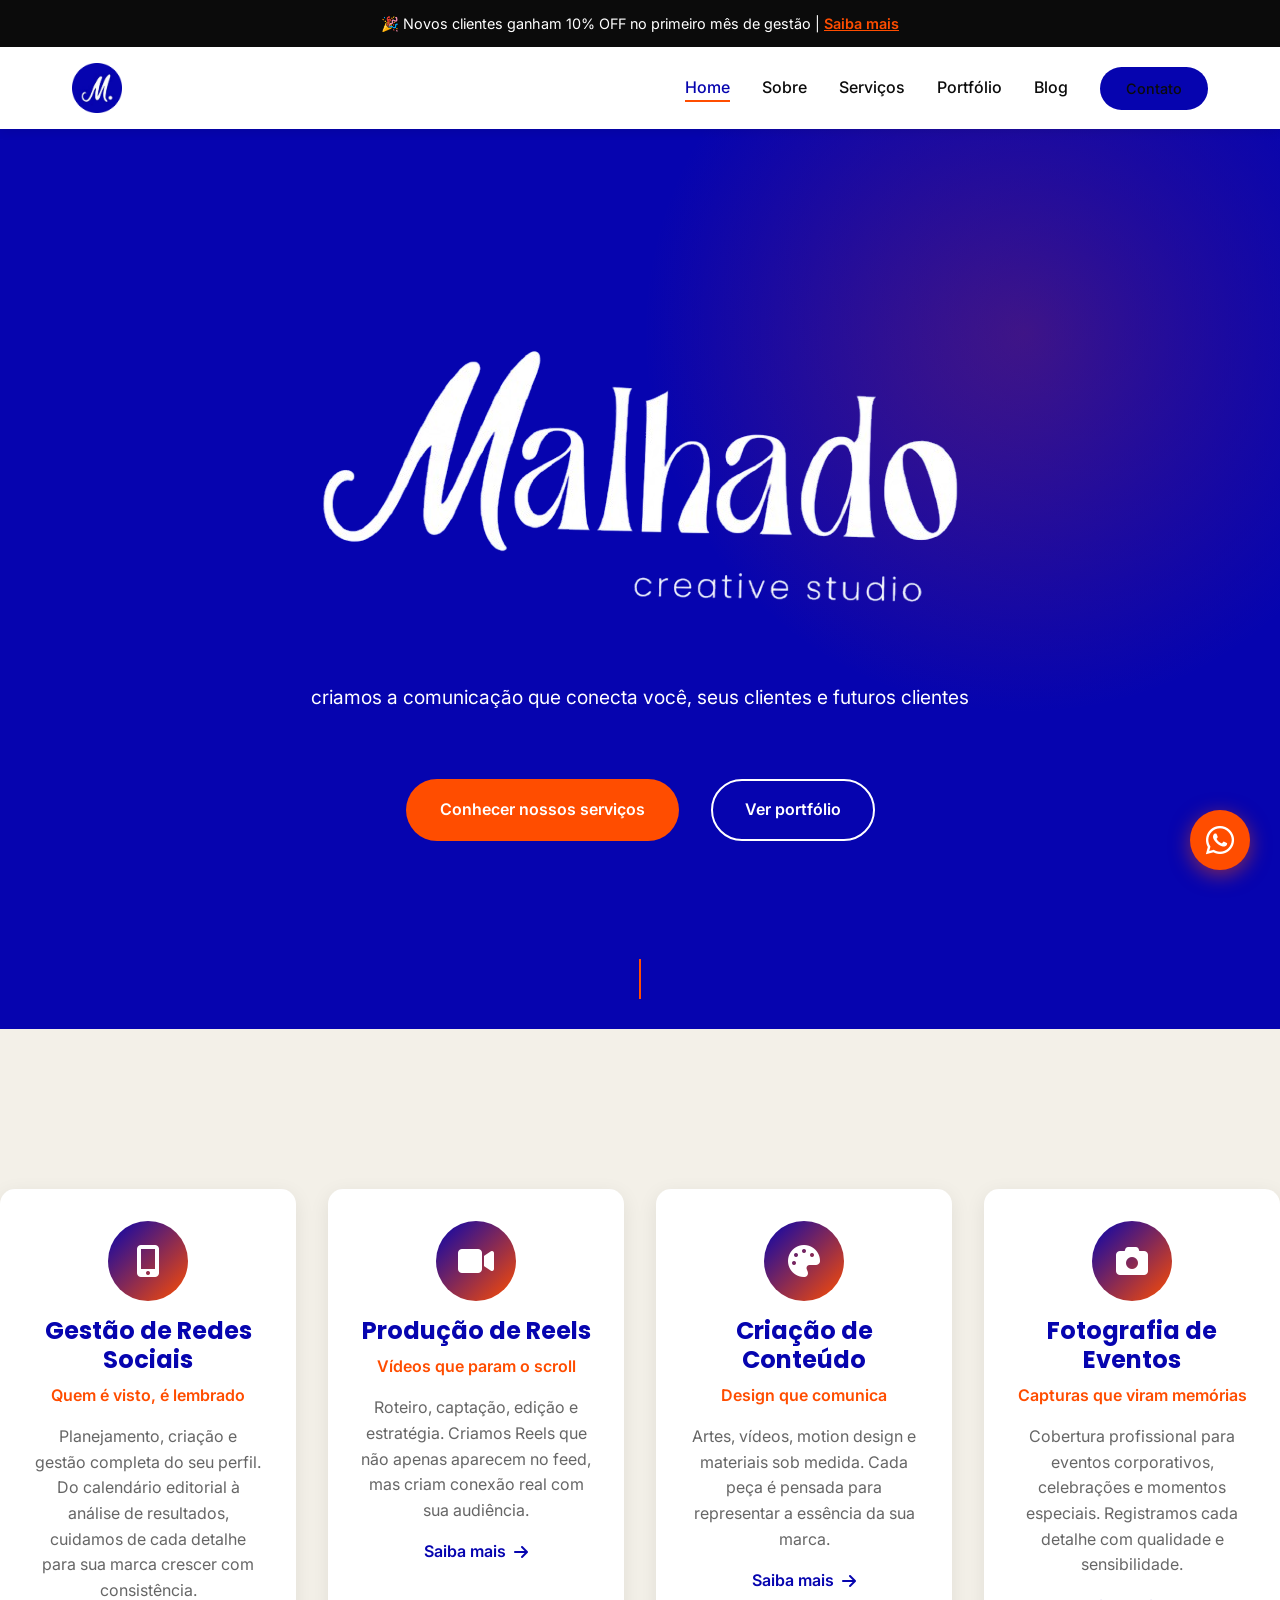
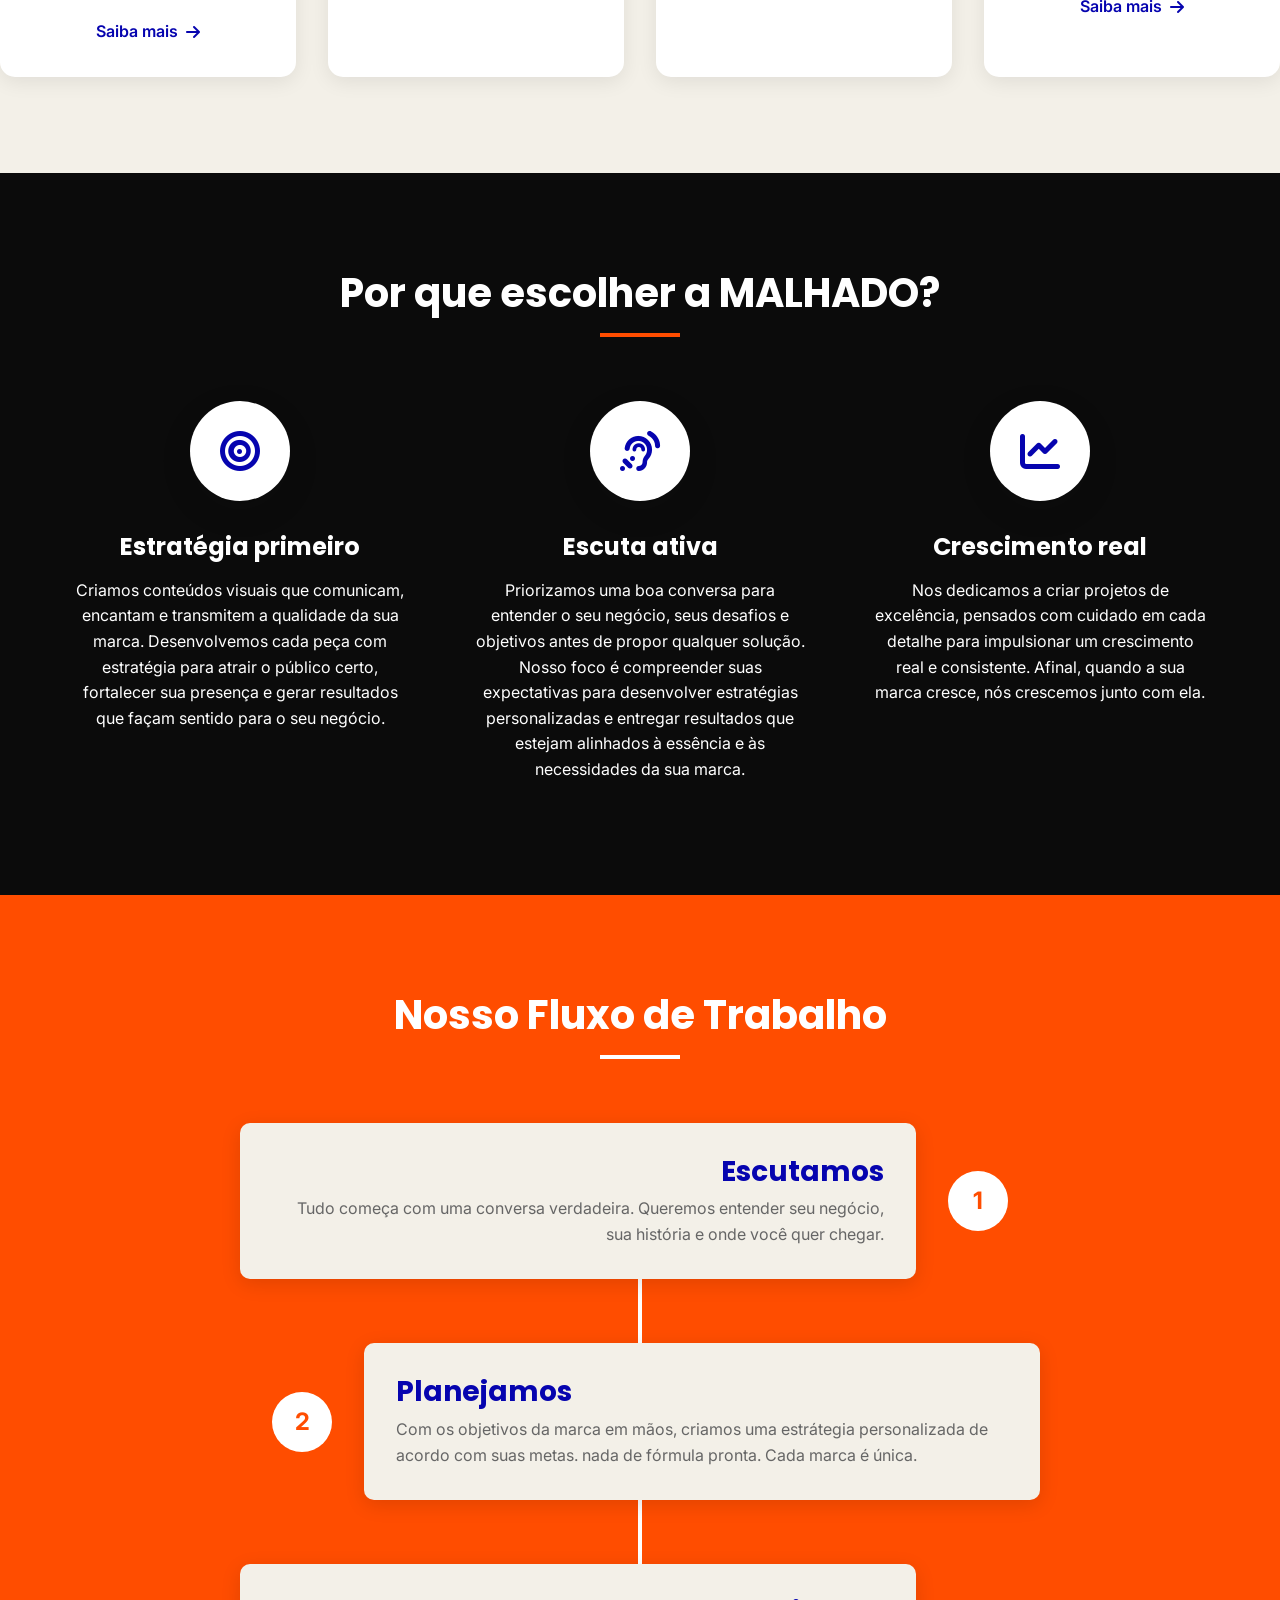
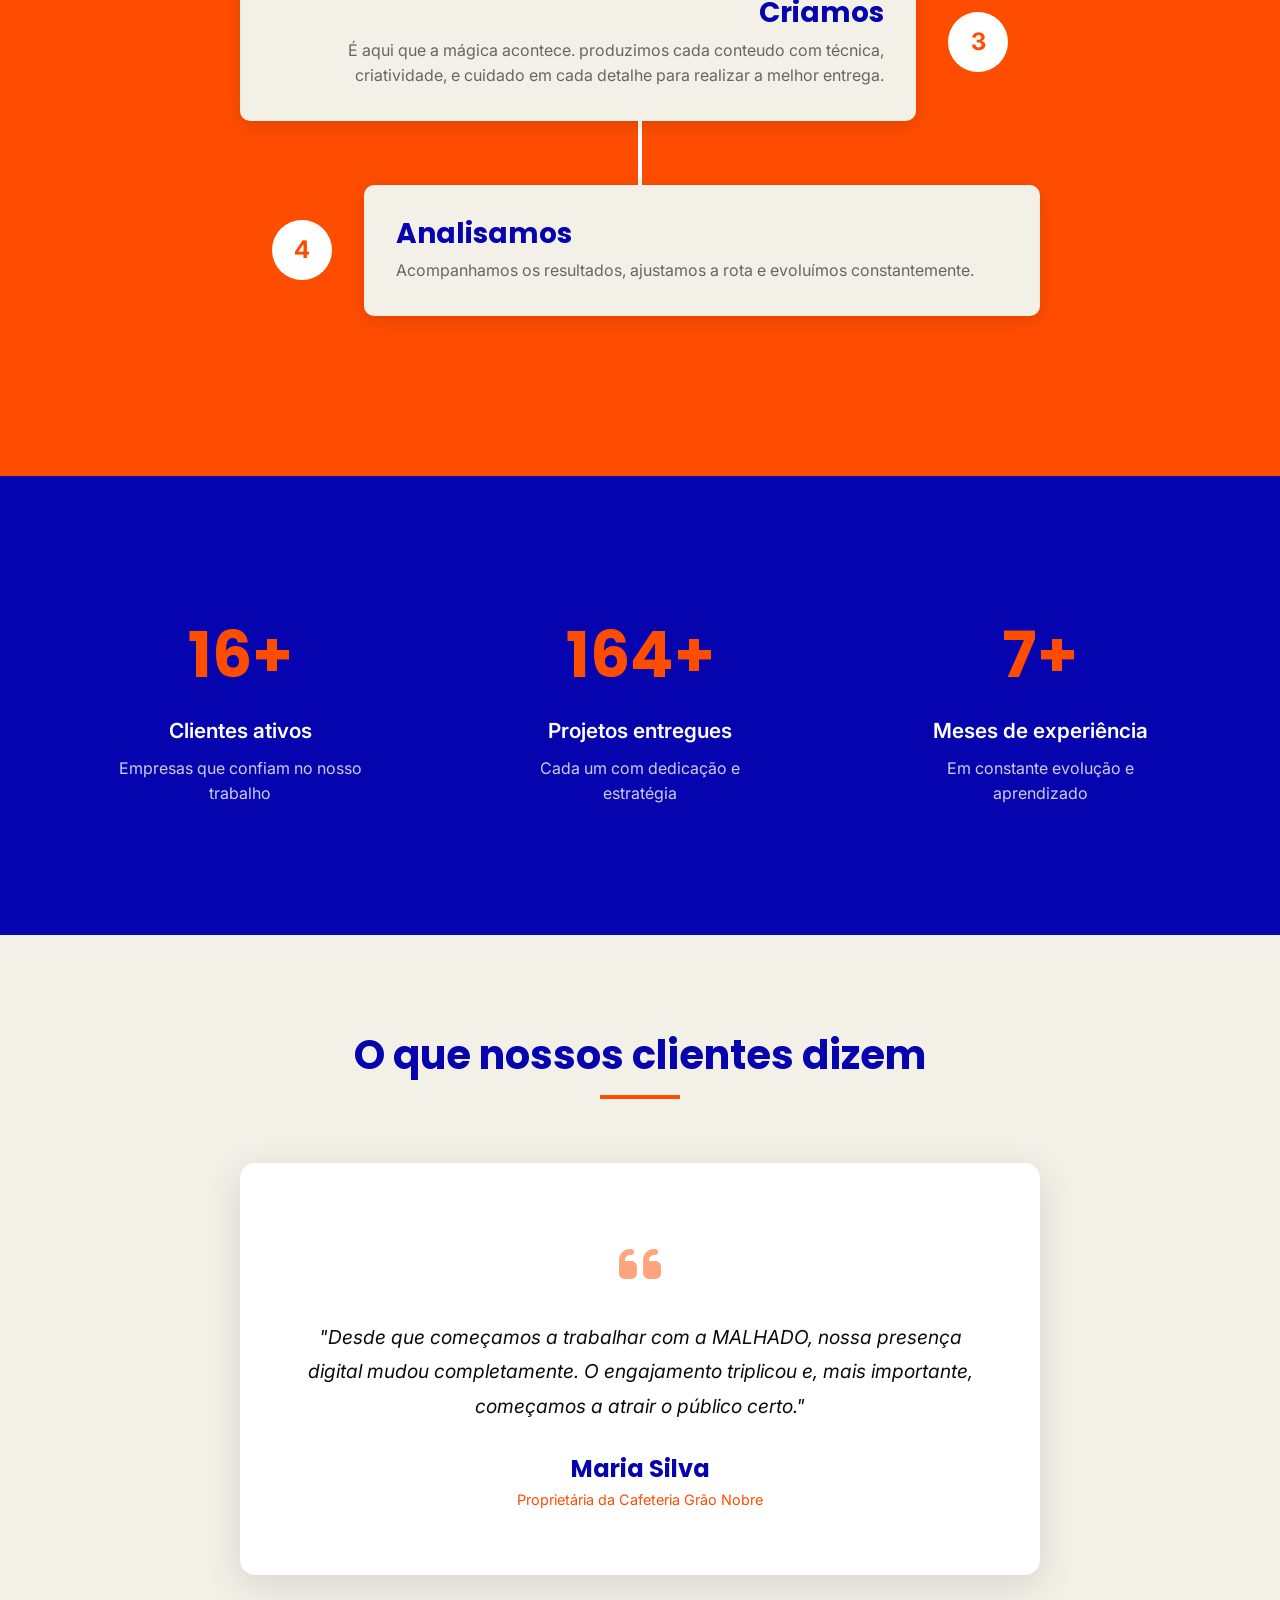
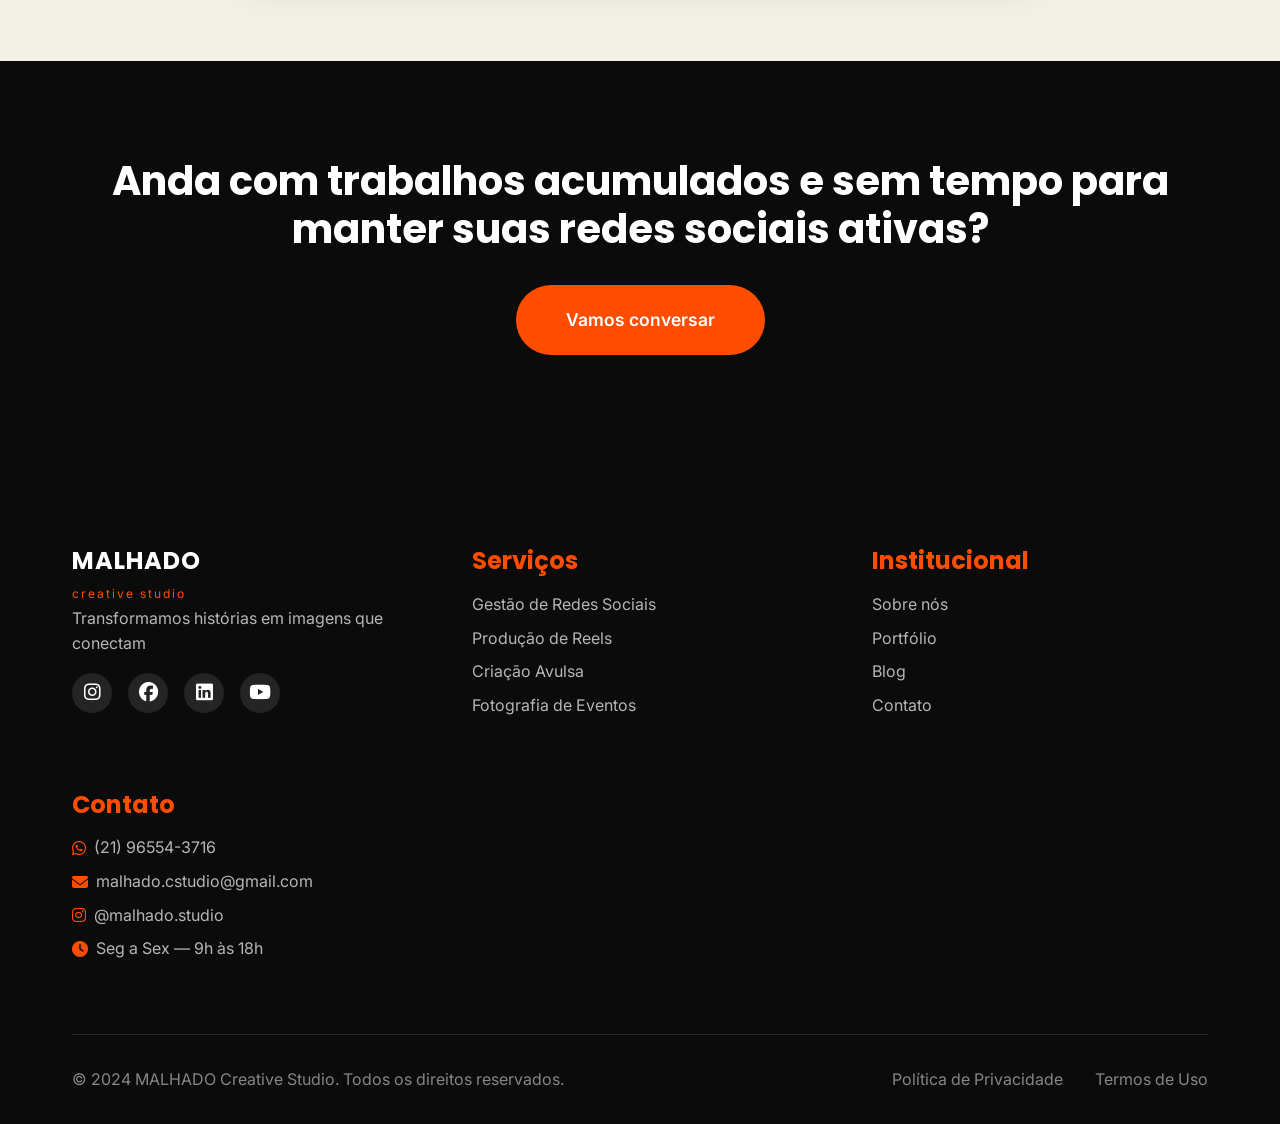
==== index.html @ 2bb2c02d "Rename index.html.html to index.html" ====
<!DOCTYPE html>
<html lang="pt-BR">
<head>

    <link rel="stylesheet" href="style.css">
    
    <meta charset="UTF-8">
    <meta name="viewport" content="width=device-width, initial-scale=1.0">
    <meta name="description" content="MALHADO Creative Studio - Transformamos histórias em imagens que conectam. Gestão de redes sociais, produção de reels e fotografia profissional.">
    <meta name="keywords" content="gestão de redes sociais, produção de reels, fotografia de eventos, marketing digital, conteúdo estratégico">
    <title>MALHADO Creative Studio | Conteúdo que Conecta</title>

    <link rel="preconnect" href="https://fonts.googleapis.com">
    <link rel="preconnect" href="https://fonts.gstatic.com" crossorigin>
    <link href="https://fonts.googleapis.com/css2?family=Poppins:wght@400;600;700&family=Inter:wght@400;500;600&display=swap" rel="stylesheet">
    <link rel="stylesheet" href="https://cdnjs.cloudflare.com/ajax/libs/font-awesome/6.4.0/css/all.min.css">
    <link rel="stylesheet" href="css/style.css">
    <link rel="icon" type="image/png" href="images/favicon.png">
</head>
<body>

<!-- ========== TOP BAR ========== -->
<div class="top-bar">
    <div class="container">
        <p>🎉 Novos clientes ganham 10% OFF no primeiro mês de gestão | <a href="contato.html">Saiba mais</a></p>
    </div>
</div>

<!-- ========== HEADER ========== -->
<header class="header">
    <div class="container">
        <nav class="navbar">
            <div class="logo">
                <a href="index.html" class="logo">
    <img src="logomenor.png.png" alt="Logo" style="max-height: 50px;">
</a>
            </div>

            <ul class="nav-menu">
                <li><a href="index.html" class="active">Home</a></li>
                <li><a href="sobre.html">Sobre</a></li>
                <li><a href="servicos.html">Serviços</a></li>
                <li><a href="portfolio.html">Portfólio</a></li>
                <li><a href="blog.html">Blog</a></li>
                <li><a href="contato.html" class="btn-primary-small">Contato</a></li>
            </ul>

            <div class="hamburger">
                <span></span><span></span><span></span>
            </div>
        </nav>
    </div>
</header>

<!-- ========== 1. HERO — KLEIN ========== -->
<section class="hero">
    <div class="hero-overlay"></div>
    <div class="container">
        <div class="hero-content" style="text-align: center; display: flex; flex-direction: column; align-items: center;">
    <h1 class="hero-title animate-fade-in" style="margin-bottom: 20px;">
        <img src="logobranca.png.png" alt="MALHADO Creative Studio" class="hero-logo">
    </h1>
    <p class="hero-description animate-fade-in-delay-2">
        criamos a comunicação que conecta você, seus clientes e futuros clientes
    </p>
    <div class="hero-buttons animate-fade-in-delay-3">
        <a href="servicos.html" class="btn-primary">Conhecer nossos serviços</a>
        <a href="portfolio.html" class="btn-secondary">Ver portfólio</a>
    </div>
</div>
    <div class="scroll-indicator"><span></span></div>
</section>

<!-- ========== 2. O QUE FAZEMOS — CREME ========== -->
<section class="services-preview section-padding bg-creme">
<div class="services-grid">
    <!-- Card 1: Gestão de Redes Sociais -->
    <div class="service-card fade-in-scroll">
        <div class="service-icon"><i class="fas fa-mobile-alt"></i></div>
        <h3>Gestão de Redes Sociais</h3>
        <p>Quem é visto, é lembrado</p>
        <div class="service-description">
            Planejamento, criação e gestão completa do seu perfil. Do calendário editorial à análise de resultados, cuidamos de cada detalhe para sua marca crescer com consistência.
        </div>
        <a href="servicos.html#gestao" class="service-link">Saiba mais <i class="fas fa-arrow-right"></i></a>
    </div>

    <!-- Card 2: Produção de Reels -->
    <div class="service-card fade-in-scroll">
        <div class="service-icon"><i class="fas fa-video"></i></div>
        <h3>Produção de Reels</h3>
        <p>Vídeos que param o scroll</p>
        <div class="service-description">
            Roteiro, captação, edição e estratégia. Criamos Reels que não apenas aparecem no feed, mas criam conexão real com sua audiência.
        </div>
        <a href="servicos.html#reels" class="service-link">Saiba mais <i class="fas fa-arrow-right"></i></a>
    </div>

    <!-- Card 3: Criação de Conteúdo -->
    <div class="service-card fade-in-scroll">
        <div class="service-icon"><i class="fas fa-palette"></i></div>
        <h3>Criação de Conteúdo</h3>
        <p>Design que comunica</p>
        <div class="service-description">
            Artes, vídeos, motion design e materiais sob medida. Cada peça é pensada para representar a essência da sua marca.
        </div>
        <a href="servicos.html#criacao" class="service-link">Saiba mais <i class="fas fa-arrow-right"></i></a>
    </div>

    <!-- Card 4: Fotografia de Eventos -->
    <div class="service-card fade-in-scroll">
        <div class="service-icon"><i class="fas fa-camera"></i></div>
        <h3>Fotografia de Eventos</h3>
        <p>Capturas que viram memórias</p>
        <div class="service-description">
            Cobertura profissional para eventos corporativos, celebrações e momentos especiais. Registramos cada detalhe com qualidade e sensibilidade.
        </div>
        <a href="servicos.html#fotografia" class="service-link">Saiba mais <i class="fas fa-arrow-right"></i></a>
    </div>
</div>

</section>

<!-- ========== 3. POR QUE ESCOLHER — TINTA ========== -->
<section class="why-us section-padding bg-tinta">
    <div class="container">
        <div class="section-header">
            <h2>Por que escolher a MALHADO?</h2>
            <div class="divider"></div>
        </div>

        <div class="why-grid">
            <div class="why-item fade-in-scroll">
                <div class="why-icon"><i class="fas fa-bullseye"></i></div>
                <h3>Estratégia primeiro</h3>
                <p>Criamos conteúdos visuais que comunicam, encantam e transmitem a qualidade da sua marca. Desenvolvemos cada peça com estratégia para atrair o público certo, fortalecer sua presença e gerar resultados que façam sentido para o seu negócio.</p>
            </div>

            <div class="why-item fade-in-scroll">
                <div class="why-icon"><i class="fas fa-ear-listen"></i></div>
                <h3>Escuta ativa</h3>
                <p>Priorizamos uma boa conversa para entender o seu negócio, seus desafios e objetivos antes de propor qualquer solução. Nosso foco é compreender suas expectativas para desenvolver estratégias personalizadas e entregar resultados que estejam alinhados à essência e às necessidades da sua marca.</p>
            </div>

            <div class="why-item fade-in-scroll">
                <div class="why-icon"><i class="fas fa-chart-line"></i></div>
                <h3>Crescimento real</h3>
                <p>Nos dedicamos a criar projetos de excelência, pensados com cuidado em cada detalhe para impulsionar um crescimento real e consistente. Afinal, quando a sua marca cresce, nós crescemos junto com ela.</p>
            </div>
        </div>
    </div>
</section>

<!-- ========== 4. COMO TRABALHAMOS — CENOURA ========== -->
<section class="how-we-work section-padding bg-cenoura">
    <div class="container">
        <div class="section-header">
            <h2>Nosso Fluxo de Trabalho</h2>
            <div class="divider"></div>
        </div>

        <div class="timeline">
            <div class="timeline-item fade-in-scroll">
                <div class="timeline-number">1</div>
                <div class="timeline-content">
                    <h3>Escutamos</h3>
                    <p>Tudo começa com uma conversa verdadeira. Queremos entender seu negócio, sua história e onde você quer chegar.</p>
                </div>
            </div>

            <div class="timeline-item fade-in-scroll">
                <div class="timeline-number">2</div>
                <div class="timeline-content">
                    <h3>Planejamos</h3>
                    <p>Com os objetivos da marca em mãos, criamos uma estrátegia personalizada de acordo com suas metas. nada de fórmula pronta. Cada marca é única.</p>
                </div>
            </div>

            <div class="timeline-item fade-in-scroll">
                <div class="timeline-number">3</div>
                <div class="timeline-content">
                    <h3>Criamos</h3>
                    <p>É aqui que a mágica acontece. produzimos cada conteudo com técnica, criatividade, e cuidado em cada detalhe para realizar a melhor entrega.</p>
                </div>
            </div>

            <div class="timeline-item fade-in-scroll">
                <div class="timeline-number">4</div>
                <div class="timeline-content">
                    <h3>Analisamos</h3>
                    <p>Acompanhamos os resultados, ajustamos a rota e evoluímos constantemente.</p>
                </div>
            </div>
        </div>
    </div>
</section>

<!-- ========== 5. NÚMEROS — KLEIN ========== -->
<section class="stats section-padding bg-klein">
    <div class="container">
        <div class="stats-grid">
            <div class="stat-item fade-in-scroll">
                <div class="stat-number" data-target="50">0</div>
                <div class="stat-label">Clientes ativos</div>
                <p>Empresas que confiam no nosso trabalho</p>
            </div>

            <div class="stat-item fade-in-scroll">
                <div class="stat-number" data-target="500">0</div>
                <div class="stat-label">Projetos entregues</div>
                <p>Cada um com dedicação e estratégia</p>
            </div>

            <div class="stat-item fade-in-scroll">
                <div class="stat-number" data-target="24">0</div>
                <div class="stat-label">Meses de experiência</div>
                <p>Em constante evolução e aprendizado</p>
            </div>
        </div>
    </div>
</section>

<!-- ========== 6. DEPOIMENTOS — CREME ========== -->
<section class="testimonials section-padding bg-creme">
    <div class="container">
        <div class="section-header">
            <h2>O que nossos clientes dizem</h2>
            <div class="divider"></div>
        </div>

        <div class="testimonials-slider">
            <div class="testimonial-card active">
                <div class="testimonial-content">
                    <div class="quote-icon"><i class="fas fa-quote-left"></i></div>
                    <p class="testimonial-text">"Desde que começamos a trabalhar com a MALHADO, nossa presença digital mudou completamente. O engajamento triplicou e, mais importante, começamos a atrair o público certo."</p>
                    <div class="testimonial-author">
                        <h4>Maria Silva</h4>
                        <p>Proprietária da Cafeteria Grão Nobre</p>
                    </div>
                </div>
            </div>

            <div class="testimonial-card">
                <div class="testimonial-content">
                    <div class="quote-icon"><i class="fas fa-quote-left"></i></div>
                    <p class="testimonial-text">"A equipe entende realmente do que faz. Não é só criar conteúdo bonito, é estratégia pura. Nosso Instagram virou uma máquina de gerar clientes."</p>
                    <div class="testimonial-author">
                        <h4>João Santos</h4>
                        <p>Diretor da Academia FitPower</p>
                    </div>
                </div>
            </div>

            <div class="testimonial-card">
                <div class="testimonial-content">
                    <div class="quote-icon"><i class="fas fa-quote-left"></i></div>
                    <p class="testimonial-text">"Profissionalismo do início ao fim. A cobertura do nosso evento foi impecável e as fotos superaram todas as expectativas. Recomendo de olhos fechados!"</p>
                    <div class="testimonial-author">
                        <h4>Ana Paula Costa</h4>
                        <p>Gerente de Marketing - Espaço Casa</p>
                    </div>
                </div>
            </div>
        </div>

        <div class="slider-controls">
            <button class="slider-btn prev"><i class="fas fa-chevron-left"></i></button>
            <button class="slider-btn next"><i class="fas fa-chevron-right"></i></button>
        </div>
    </div>
</section>

<!-- ========== 7. CTA FINAL — TINTA ========== -->
<section class="cta-section section-padding bg-tinta">
    <div class="container">
        <div class="cta-content">
            <h2>Anda com trabalhos acumulados e sem tempo para manter suas redes sociais ativas?</h2>
            <a href="contato.html" class="btn-primary-large">Vamos conversar</a>
        </div>
    </div>
</section>

<!-- ========== FOOTER ========== -->
<footer class="footer">
    <div class="container">
        <div class="footer-content">
            <div class="footer-column">
                <div class="footer-logo">
                    <h3>MALHADO</h3>
                    <span>creative studio</span>
                </div>
                <p>Transformamos histórias em imagens que conectam</p>
                <div class="social-links">
                    <a href="#" target="_blank"><i class="fab fa-instagram"></i></a>
                    <a href="#" target="_blank"><i class="fab fa-facebook"></i></a>
                    <a href="#" target="_blank"><i class="fab fa-linkedin"></i></a>
                    <a href="#" target="_blank"><i class="fab fa-youtube"></i></a>
                </div>
            </div>

            <div class="footer-column">
                <h4>Serviços</h4>
                <ul>
                    <li><a href="servicos.html#gestao">Gestão de Redes Sociais</a></li>
                    <li><a href="servicos.html#reels">Produção de Reels</a></li>
                    <li><a href="servicos.html#criacao">Criação Avulsa</a></li>
                    <li><a href="servicos.html#fotografia">Fotografia de Eventos</a></li>
                </ul>
            </div>

            <div class="footer-column">
                <h4>Institucional</h4>
                <ul>
                    <li><a href="sobre.html">Sobre nós</a></li>
                    <li><a href="portfolio.html">Portfólio</a></li>
                    <li><a href="blog.html">Blog</a></li>
                    <li><a href="contato.html">Contato</a></li>
                </ul>
            </div>

            <div class="footer-column">
                <h4>Contato</h4>
                <ul class="contact-info">
                    <li><i class="fab fa-whatsapp"></i> (21) 96554-3716</li>
                    <li><i class="fas fa-envelope"></i> malhado.cstudio@gmail.com</li>
                    <li><i class="fab fa-instagram"></i> @malhado.studio</li>
                    <li><i class="fas fa-clock"></i> Seg a Sex — 9h às 18h</li>
                </ul>
            </div>
        </div>

        <div class="footer-bottom">
            <p>&copy; 2024 MALHADO Creative Studio. Todos os direitos reservados.</p>
            <div class="footer-links">
                <a href="#">Política de Privacidade</a>
                <a href="#">Termos de Uso</a>
            </div>
        </div>
    </div>
</footer>

<!-- WhatsApp Flutuante -->
<a href="https://wa.me/5511999999999?text=Olá!%20Gostaria%20de%20saber%20mais%20sobre%20os%20serviços%20da%20MALHADO%20Creative%20Studio." class="whatsapp-float" target="_blank">
    <i class="fab fa-whatsapp"></i>
</a>

<!-- Pop-up de captura -->
<div class="popup-overlay" id="emailPopup">
    <div class="popup-content">
        <button class="popup-close">&times;</button>
        <div class="popup-header">
            <i class="fas fa-envelope-open-text"></i>
            <h3>Quer dicas exclusivas sobre marketing de conteúdo?</h3>
        </div>
        <p>Cadastre-se e receba gratuitamente nosso guia:</p>
        <p class="popup-highlight">"10 ideias de conteúdo que engajam"</p>
        <form class="popup-form" id="popupForm">
            <input type="email" placeholder="Seu melhor e-mail" required>
            <button type="submit" class="btn-primary">Quero receber!</button>
        </form>
    </div>
</div>

<script src="script.js"></script>
</body>
</html>
---- style.css ----
/* ==========================================
   RESET E VARIÁVEIS
   ========================================== */

* {
    margin: 0;
    padding: 0;
    box-sizing: border-box;
}

:root {
    /* ===== PALETA MALHADO ===== */
    --klein: #0604AF;        /* CAMPO - Azul */
    --cenoura: #FF4D00;      /* SOCO - Laranja */
    --creme: #F3F0E8;        /* PAPEL - Bege */
    --tinta: #0B0B0B;        /* RARO - Preto */
    --white-color: #FFFFFF;
    --gray-color: #666666;

    /* Aliases (compatibilidade) */
    --primary-color: #0604AF;
    --secondary-color: #FF4D00;
    --dark-color: #0B0B0B;
    --light-color: #F3F0E8;
    --gold-color: #FF4D00;

    /* Tipografia */
    --font-primary: 'Poppins', sans-serif;
    --font-secondary: 'Inter', sans-serif;

    /* Espaçamentos */
    --spacing-xs: 0.5rem;
    --spacing-sm: 1rem;
    --spacing-md: 2rem;
    --spacing-lg: 4rem;
    --spacing-xl: 6rem;

    /* Transições */
    --transition: all 0.3s ease;
}

html {
    scroll-behavior: smooth;
}

body {
    font-family: var(--font-secondary);
    color: var(--tinta);
    background: var(--creme);
    line-height: 1.6;
    overflow-x: hidden;
}

.container {
    max-width: 1200px;
    margin: 0 auto;
    padding: 0 var(--spacing-md);
}

img {
    max-width: 100%;
    display: block;
}

a {
    text-decoration: none;
    color: inherit;
    transition: var(--transition);
}

ul {
    list-style: none;
}

/* ==========================================
   TIPOGRAFIA
   ========================================== */

h1, h2, h3, h4, h5, h6 {
    font-family: var(--font-primary);
    font-weight: 700;
    line-height: 1.2;
    margin-bottom: var(--spacing-sm);
}

h1 { font-size: 3rem; }
h2 { font-size: 2.5rem; }
h3 { font-size: 1.75rem; }
h4 { font-size: 1.5rem; }

p {
    margin-bottom: var(--spacing-sm);
}

/* ==========================================
   ⭐ SISTEMA DE FUNDOS ALTERNADOS ⭐
   ========================================== */

/* ---------- 1) FUNDO KLEIN (AZUL) ---------- */
.bg-klein {
    background: var(--klein);
    color: var(--white-color);
}

.bg-klein h1,
.bg-klein h2,
.bg-klein h3,
.bg-klein h4,
.bg-klein p,
.bg-klein li,
.bg-klein span,
.bg-klein strong,
.bg-klein a {
    color: var(--white-color);
}

.bg-klein .divider {
    background: var(--cenoura);
}

.bg-klein .service-link,
.bg-klein .portfolio-link,
.bg-klein .blog-link {
    color: var(--cenoura);
}

.bg-klein .service-link:hover,
.bg-klein .portfolio-link:hover,
.bg-klein .blog-link:hover {
    color: var(--white-color);
}

/* ---------- 2) FUNDO CREME ---------- */
.bg-creme {
    background: var(--creme);
    color: var(--tinta);
}

.bg-creme h1,
.bg-creme h2,
.bg-creme h3,
.bg-creme h4 {
    color: var(--klein);
}

.bg-creme p,
.bg-creme li {
    color: var(--tinta);
}

.bg-creme .divider {
    background: var(--cenoura);
}

.bg-creme strong {
    color: var(--klein);
}

.bg-creme .service-link,
.bg-creme .portfolio-link,
.bg-creme .blog-link {
    color: var(--klein);
}

.bg-creme .service-link:hover,
.bg-creme .portfolio-link:hover,
.bg-creme .blog-link:hover {
    color: var(--cenoura);
}

/* ---------- 3) FUNDO TINTA (PRETO) ---------- */
.bg-tinta {
    background: var(--tinta);
    color: var(--white-color);
}

.bg-tinta h1,
.bg-tinta h2,
.bg-tinta h3,
.bg-tinta h4,
.bg-tinta p,
.bg-tinta li,
.bg-tinta span {
    color: var(--white-color);
}

.bg-tinta .divider {
    background: var(--cenoura);
}

.bg-tinta strong {
    color: var(--cenoura);
}

.bg-tinta .service-link,
.bg-tinta .portfolio-link,
.bg-tinta .blog-link {
    color: var(--cenoura);
}

/* ---------- 4) FUNDO CENOURA (LARANJA) ---------- */
.bg-cenoura {
    background: var(--cenoura);
    color: var(--white-color);
}

.bg-cenoura h1,
.bg-cenoura h2,
.bg-cenoura h3,
.bg-cenoura h4,
.bg-cenoura p,
.bg-cenoura li,
.bg-cenoura span,
.bg-cenoura strong,
.bg-cenoura a {
    color: var(--white-color);
}

.bg-cenoura .divider {
    background: var(--white-color);
}

.bg-cenoura .service-link,
.bg-cenoura .portfolio-link,
.bg-cenoura .blog-link {
    color: var(--tinta);
}

.bg-cenoura .service-link:hover,
.bg-cenoura .portfolio-link:hover,
.bg-cenoura .blog-link:hover {
    color: var(--white-color);
}

/* ---------- COMPATIBILIDADE (classes antigas) ---------- */
.bg-light  { background: var(--creme); color: var(--tinta); }
.bg-dark   { background: var(--tinta); color: var(--white-color); }
.bg-gradient {
    background: linear-gradient(135deg, var(--klein) 0%, var(--cenoura) 100%);
    color: var(--white-color);
}

/* ==========================================
   ⭐ CARDS ADAPTATIVOS POR FUNDO ⭐
   ========================================== */

/* Cards em fundo KLEIN → card branco */
.bg-klein .service-card,
.bg-klein .culture-card,
.bg-klein .timeline-content,
.bg-klein .testimonial-content,
.bg-klein .type-category,
.bg-klein .plan-card,
.bg-klein .portfolio-item,
.bg-klein .blog-card,
.bg-klein .contact-card,
.bg-klein .faq-item {
    background: var(--white-color);
}

.bg-klein .service-card h3,
.bg-klein .culture-card h3,
.bg-klein .timeline-content h3,
.bg-klein .type-category h4,
.bg-klein .portfolio-content h3,
.bg-klein .blog-content h3,
.bg-klein .contact-card h3,
.bg-klein .faq-question {
    color: var(--klein);
}

.bg-klein .service-card p,
.bg-klein .culture-card p,
.bg-klein .timeline-content p,
.bg-klein .portfolio-content p,
.bg-klein .blog-content p,
.bg-klein .contact-card p,
.bg-klein .faq-answer-content p,
.bg-klein .service-description,
.bg-klein .testimonial-text {
    color: var(--gray-color);
}

/* Cards em fundo CREME → card branco */
.bg-creme .service-card,
.bg-creme .culture-card,
.bg-creme .timeline-content,
.bg-creme .testimonial-content,
.bg-creme .type-category,
.bg-creme .plan-card,
.bg-creme .portfolio-item,
.bg-creme .blog-card,
.bg-creme .contact-card,
.bg-creme .faq-item,
.bg-creme .contact-form {
    background: var(--white-color);
}

/* Cards em fundo TINTA → card branco */
.bg-tinta .service-card,
.bg-tinta .culture-card,
.bg-tinta .timeline-content,
.bg-tinta .testimonial-content,
.bg-tinta .type-category,
.bg-tinta .plan-card,
.bg-tinta .portfolio-item,
.bg-tinta .blog-card,
.bg-tinta .contact-card,
.bg-tinta .faq-item {
    background: var(--white-color);
}

.bg-tinta .service-card h3,
.bg-tinta .culture-card h3,
.bg-tinta .timeline-content h3,
.bg-tinta .type-category h4,
.bg-tinta .portfolio-content h3,
.bg-tinta .blog-content h3,
.bg-tinta .contact-card h3,
.bg-tinta .faq-question {
    color: var(--klein);
}

.bg-tinta .service-card p,
.bg-tinta .culture-card p,
.bg-tinta .timeline-content p,
.bg-tinta .portfolio-content p,
.bg-tinta .blog-content p,
.bg-tinta .contact-card p,
.bg-tinta .faq-answer-content p,
.bg-tinta .service-description,
.bg-tinta .testimonial-text,
.bg-tinta .portfolio-description,
.bg-tinta .blog-excerpt,
.bg-tinta .portfolio-meta {
    color: var(--gray-color);
}

.bg-tinta .plan-ideal,
.bg-tinta .plan-ideal strong {
    color: var(--tinta);
}

/* Cards em fundo CENOURA → card CREME */
.bg-cenoura .service-card,
.bg-cenoura .culture-card,
.bg-cenoura .timeline-content,
.bg-cenoura .testimonial-content,
.bg-cenoura .type-category,
.bg-cenoura .plan-card,
.bg-cenoura .portfolio-item,
.bg-cenoura .blog-card,
.bg-cenoura .contact-card,
.bg-cenoura .faq-item {
    background: var(--creme);
}

.bg-cenoura .service-card h3,
.bg-cenoura .culture-card h3,
.bg-cenoura .timeline-content h3,
.bg-cenoura .type-category h4,
.bg-cenoura .portfolio-content h3,
.bg-cenoura .blog-content h3,
.bg-cenoura .contact-card h3,
.bg-cenoura .faq-question {
    color: var(--klein);
}

.bg-cenoura .service-card p,
.bg-cenoura .culture-card p,
.bg-cenoura .timeline-content p,
.bg-cenoura .portfolio-content p,
.bg-cenoura .blog-content p,
.bg-cenoura .contact-card p,
.bg-cenoura .faq-answer-content p,
.bg-cenoura .service-description,
.bg-cenoura .testimonial-text {
    color: var(--gray-color);
}

.bg-cenoura .service-card > p {
    color: var(--klein);
}

/* ==========================================
   BOTÕES
   ========================================== */

.btn-primary,
.btn-secondary,
.btn-primary-small,
.btn-primary-large {
    display: inline-block;
    padding: 1rem 2rem;
    border-radius: 50px;
    font-weight: 600;
    text-align: center;
    cursor: pointer;
    transition: var(--transition);
    border: 2px solid transparent;
}

.btn-primary,
.btn-primary-large {
    background: var(--klein);
    color: var(--white-color);
}

.btn-primary:hover,
.btn-primary-large:hover {
    background: var(--cenoura);
    border-color: var(--cenoura);
    color: var(--white-color);
    transform: translateY(-3px);
    box-shadow: 0 10px 30px rgba(255, 77, 0, 0.35);
}

.btn-secondary {
    background: transparent;
    border-color: var(--cenoura);
    color: var(--cenoura);
}

.btn-secondary:hover {
    background: var(--cenoura);
    color: var(--white-color);
    transform: translateY(-3px);
    box-shadow: 0 10px 30px rgba(255, 77, 0, 0.35);
}

.btn-primary-small {
    padding: 0.5rem 1.5rem;
    background: var(--klein);
    color: var(--white-color);
    font-size: 0.9rem;
}

.btn-primary-small:hover {
    background: var(--cenoura);
    color: var(--white-color);
}

.btn-primary-large {
    padding: 1.2rem 3rem;
    font-size: 1.1rem;
}

/* Botões dentro de fundos coloridos */
.bg-klein .btn-primary,
.bg-klein .btn-primary-large {
    background: var(--cenoura);
    color: var(--white-color);
}
.bg-klein .btn-primary:hover,
.bg-klein .btn-primary-large:hover {
    background: var(--white-color);
    border-color: var(--white-color);
    color: var(--klein);
}
.bg-klein .btn-secondary {
    border-color: var(--white-color);
    color: var(--white-color);
}
.bg-klein .btn-secondary:hover {
    background: var(--white-color);
    color: var(--klein);
}

.bg-cenoura .btn-primary,
.bg-cenoura .btn-primary-large {
    background: var(--klein);
    color: var(--white-color);
}
.bg-cenoura .btn-primary:hover,
.bg-cenoura .btn-primary-large:hover {
    background: var(--white-color);
    border-color: var(--white-color);
    color: var(--cenoura);
}
.bg-cenoura .btn-secondary {
    border-color: var(--white-color);
    color: var(--white-color);
}
.bg-cenoura .btn-secondary:hover {
    background: var(--white-color);
    color: var(--cenoura);
}

.bg-tinta .btn-primary,
.bg-tinta .btn-primary-large {
    background: var(--cenoura);
    color: var(--white-color);
}
.bg-tinta .btn-primary:hover,
.bg-tinta .btn-primary-large:hover {
    background: var(--white-color);
    border-color: var(--white-color);
    color: var(--tinta);
}
.bg-tinta .btn-secondary {
    border-color: var(--cenoura);
    color: var(--cenoura);
}
.bg-tinta .btn-secondary:hover {
    background: var(--cenoura);
    color: var(--white-color);
}

/* ==========================================
   BARRA DE NOTIFICAÇÃO
   ========================================== */

.top-bar {
    background: var(--tinta);
    color: var(--white-color);
    padding: 0.75rem 0;
    text-align: center;
    font-size: 0.9rem;
}

.top-bar p {
    margin: 0;
}

.top-bar a {
    color: var(--cenoura);
    font-weight: 600;
    text-decoration: underline;
}

.top-bar a:hover {
    color: var(--white-color);
}

/* ==========================================
   HEADER E NAVEGAÇÃO
   ========================================== */

.header {
    background: var(--white-color);
    box-shadow: 0 2px 10px rgba(11,11,11,0.08);
    position: sticky;
    top: 0;
    z-index: 1000;
}

.navbar {
    display: flex;
    justify-content: space-between;
    align-items: center;
    padding: 1rem 0;
}

.logo h1 {
    font-size: 1.8rem;
    margin: 0;
    color: var(--klein);
    letter-spacing: 1px;
}

.logo span {
    font-size: 0.75rem;
    color: var(--cenoura);
    font-weight: 500;
    letter-spacing: 2px;
    text-transform: lowercase;
}

.nav-menu {
    display: flex;
    gap: 2rem;
    align-items: center;
}

.nav-menu a {
    color: var(--tinta);
    font-weight: 500;
    position: relative;
}

.nav-menu a:not(.btn-primary-small):hover,
.nav-menu a.active {
    color: var(--klein);
}

.nav-menu a:not(.btn-primary-small)::after {
    content: '';
    position: absolute;
    bottom: -5px;
    left: 0;
    width: 0;
    height: 2px;
    background: var(--cenoura);
    transition: var(--transition);
}

.nav-menu a:not(.btn-primary-small):hover::after,
.nav-menu a.active::after {
    width: 100%;
}

/* Hamburger Menu */
.hamburger {
    display: none;
    flex-direction: column;
    cursor: pointer;
    gap: 4px;
}

.hamburger span {
    width: 25px;
    height: 3px;
    background: var(--klein);
    transition: var(--transition);
}

/* ==========================================
   HERO SECTION (FUNDO KLEIN)
   ========================================== */

.hero {
    position: relative;
    min-height: 100vh;
    display: flex;
    align-items: center;
    justify-content: center;
    background: var(--klein);
    color: var(--white-color);
    text-align: center;
    overflow: hidden;
}

.hero::before {
    content: '';
    position: absolute;
    top: -20%;
    right: -10%;
    width: 60vw;
    height: 60vw;
    background: radial-gradient(circle, rgba(255,77,0,0.35) 0%, transparent 70%);
    border-radius: 50%;
}

.hero-overlay {
    position: absolute;
    top: 0;
    left: 0;
    right: 0;
    bottom: 0;
    background: radial-gradient(circle at 50% 50%, transparent 0%, rgba(6,4,175,0.6) 100%);
}

.hero-content {
    position: relative;
    z-index: 2;
    max-width: 900px;
}

.hero-title {
    font-size: 4rem;
    margin-bottom: var(--spacing-sm);
    letter-spacing: 2px;
    color: var(--white-color);
}

.hero-subtitle {
    font-size: 1.8rem;
    font-weight: 600;
    margin-bottom: var(--spacing-md);
    color: var(--cenoura);
}

.hero-description {
    font-size: 1.2rem;
    margin-bottom: var(--spacing-lg);
    color: var(--white-color);
    opacity: 0.92;
    line-height: 1.8;
}

.hero-buttons {
    display: flex;
    gap: var(--spacing-md);
    justify-content: center;
    flex-wrap: wrap;
}

.hero .btn-primary {
    background: var(--cenoura);
    color: var(--white-color);
}
.hero .btn-primary:hover {
    background: var(--white-color);
    border-color: var(--white-color);
    color: var(--klein);
}
.hero .btn-secondary {
    border-color: var(--white-color);
    color: var(--white-color);
}
.hero .btn-secondary:hover {
    background: var(--white-color);
    color: var(--klein);
}

.scroll-indicator {
    position: absolute;
    bottom: 30px;
    left: 50%;
    transform: translateX(-50%);
    z-index: 3;
}

.scroll-indicator span {
    display: block;
    width: 2px;
    height: 40px;
    background: var(--cenoura);
    animation: scroll 2s infinite;
}

@keyframes scroll {
    0%   { opacity: 0; transform: translateY(0); }
    50%  { opacity: 1; }
    100% { opacity: 0; transform: translateY(20px); }
}

/* ==========================================
   ANIMAÇÕES
   ========================================== */

.animate-fade-in { animation: fadeIn 1s ease-in; }
.animate-fade-in-delay-1 { animation: fadeIn 1s ease-in 0.3s both; }
.animate-fade-in-delay-2 { animation: fadeIn 1s ease-in 0.6s both; }
.animate-fade-in-delay-3 { animation: fadeIn 1s ease-in 0.9s both; }

@keyframes fadeIn {
    from { opacity: 0; transform: translateY(30px); }
    to   { opacity: 1; transform: translateY(0); }
}

.fade-in-scroll {
    opacity: 0;
    transform: translateY(30px);
    transition: opacity 0.6s ease, transform 0.6s ease;
}

.fade-in-scroll.visible {
    opacity: 1;
    transform: translateY(0);
}

/* ==========================================
   SEÇÕES GERAIS
   ========================================== */

.section-padding {
    padding: var(--spacing-xl) 0;
}

.section-header {
    text-align: center;
    margin-bottom: var(--spacing-lg);
}

.section-header h2 {
    font-size: 2.5rem;
    margin-bottom: var(--spacing-sm);
}

.divider {
    width: 80px;
    height: 4px;
    background: var(--cenoura);
    margin: 0 auto;
}

/* ==========================================
   SERVICES PREVIEW
   ========================================== */

.services-grid {
    display: grid;
    grid-template-columns: repeat(auto-fit, minmax(280px, 1fr));
    gap: var(--spacing-md);
    margin-top: var(--spacing-lg);
}

.service-card {
    background: var(--white-color);
    padding: var(--spacing-md);
    border-radius: 15px;
    text-align: center;
    transition: var(--transition);
    box-shadow: 0 5px 20px rgba(11,11,11,0.08);
}

.service-card:hover {
    transform: translateY(-10px);
    box-shadow: 0 15px 40px rgba(6,4,175,0.25);
}

.service-icon {
    width: 80px;
    height: 80px;
    margin: 0 auto var(--spacing-sm);
    background: linear-gradient(135deg, var(--klein), var(--cenoura));
    border-radius: 50%;
    display: flex;
    align-items: center;
    justify-content: center;
    font-size: 2rem;
    color: var(--white-color);
}

.service-icon i { color: var(--white-color); }

.service-card h3 {
    font-size: 1.5rem;
    margin-bottom: var(--spacing-xs);
    color: var(--klein);
}

.service-card > p {
    font-weight: 600;
    color: var(--cenoura);
    margin-bottom: var(--spacing-sm);
}

.service-description {
    color: var(--gray-color);
    margin-bottom: var(--spacing-sm);
}

.service-link {
    color: var(--klein);
    font-weight: 600;
    display: inline-flex;
    align-items: center;
    gap: 0.5rem;
}

.service-link:hover {
    color: var(--cenoura);
    gap: 1rem;
}

/* ==========================================
   WHY US
   ========================================== */

.why-grid {
    display: grid;
    grid-template-columns: repeat(auto-fit, minmax(300px, 1fr));
    gap: var(--spacing-lg);
    margin-top: var(--spacing-lg);
}

.why-item {
    text-align: center;
}

.why-icon {
    width: 100px;
    height: 100px;
    margin: 0 auto var(--spacing-md);
    background: var(--white-color);
    border-radius: 50%;
    display: flex;
    align-items: center;
    justify-content: center;
    font-size: 2.5rem;
    color: var(--klein);
    box-shadow: 0 10px 30px rgba(11,11,11,0.15);
}

.bg-tinta .why-icon,
.bg-klein .why-icon {
    background: var(--white-color);
    color: var(--klein);
}

.bg-cenoura .why-icon {
    background: var(--white-color);
    color: var(--cenoura);
}

.why-item h3 {
    font-size: 1.5rem;
    margin-bottom: var(--spacing-sm);
}

/* ==========================================
   TIMELINE
   ========================================== */

.timeline {
    max-width: 800px;
    margin: var(--spacing-lg) auto 0;
    position: relative;
}

.timeline::before {
    content: '';
    position: absolute;
    left: 50%;
    transform: translateX(-50%);
    width: 4px;
    height: 100%;
    background: var(--klein);
}

.bg-cenoura .timeline::before,
.bg-klein .timeline::before,
.bg-tinta .timeline::before {
    background: var(--white-color);
}

.timeline-item {
    display: flex;
    align-items: center;
    margin-bottom: var(--spacing-lg);
    position: relative;
}

.timeline-item:nth-child(odd) {
    flex-direction: row-reverse;
    text-align: right;
}

.timeline-number {
    width: 60px;
    height: 60px;
    background: var(--klein);
    color: var(--white-color);
    border-radius: 50%;
    display: flex;
    align-items: center;
    justify-content: center;
    font-size: 1.5rem;
    font-weight: 700;
    flex-shrink: 0;
    z-index: 2;
    margin: 0 var(--spacing-md);
}

.bg-cenoura .timeline-number {
    background: var(--white-color);
    color: var(--cenoura);
}

.bg-klein .timeline-number,
.bg-tinta .timeline-number {
    background: var(--cenoura);
    color: var(--white-color);
}

.timeline-content {
    flex: 1;
    background: var(--white-color);
    padding: var(--spacing-md);
    border-radius: 10px;
    box-shadow: 0 5px 20px rgba(11,11,11,0.12);
}

.timeline-content h3 {
    color: var(--klein);
    margin-bottom: var(--spacing-xs);
}

.timeline-content p {
    color: var(--gray-color);
    margin: 0;
}

/* ==========================================
   ESTATÍSTICAS
   ========================================== */

.stats-grid {
    display: grid;
    grid-template-columns: repeat(auto-fit, minmax(250px, 1fr));
    gap: var(--spacing-lg);
    text-align: center;
}

.stat-item {
    padding: var(--spacing-md);
}

.stat-number {
    font-size: 4rem;
    font-weight: 700;
    color: var(--cenoura);
    margin-bottom: var(--spacing-xs);
    font-family: var(--font-primary);
}

.stat-number::after { content: '+'; }

.bg-cenoura .stat-number { color: var(--white-color); }
.bg-creme .stat-number   { color: var(--klein); }

.stat-label {
    font-size: 1.3rem;
    font-weight: 600;
    margin-bottom: var(--spacing-xs);
}

.stat-item p { margin: 0; }

.bg-klein .stat-item p,
.bg-tinta .stat-item p,
.bg-cenoura .stat-item p {
    color: rgba(255,255,255,0.8);
}

.bg-creme .stat-item p { color: var(--gray-color); }

/* ==========================================
   DEPOIMENTOS
   ========================================== */

.testimonials-slider {
    max-width: 800px;
    margin: var(--spacing-lg) auto 0;
    position: relative;
    min-height: 320px;
}

.testimonial-card {
    position: absolute;
    width: 100%;
    opacity: 0;
    transition: opacity 0.5s ease;
    pointer-events: none;
}

.testimonial-card.active {
    opacity: 1;
    pointer-events: auto;
}

.testimonial-content {
    background: var(--white-color);
    padding: var(--spacing-lg);
    border-radius: 15px;
    box-shadow: 0 10px 40px rgba(11,11,11,0.12);
    text-align: center;
}

.quote-icon {
    font-size: 3rem;
    color: var(--cenoura);
    opacity: 0.5;
    margin-bottom: var(--spacing-sm);
}

.testimonial-text {
    font-size: 1.2rem;
    font-style: italic;
    color: var(--gray-color);
    margin-bottom: var(--spacing-md);
    line-height: 1.8;
}

.testimonial-author h4 {
    color: var(--klein);
    margin-bottom: 0.25rem;
}

.testimonial-author p {
    color: var(--cenoura);
    font-size: 0.9rem;
    margin: 0;
}

.slider-controls {
    display: flex;
    justify-content: center;
    gap: var(--spacing-sm);
    margin-top: var(--spacing-md);
}

.slider-btn {
    width: 50px;
    height: 50px;
    background: var(--klein);
    color: var(--white-color);
    border: none;
    border-radius: 50%;
    cursor: pointer;
    transition: var(--transition);
    display: flex;
    align-items: center;
    justify-content: center;
}

.slider-btn:hover {
    background: var(--cenoura);
    transform: scale(1.1);
}

.bg-klein .slider-btn,
.bg-tinta .slider-btn {
    background: var(--cenoura);
}
.bg-klein .slider-btn:hover,
.bg-tinta .slider-btn:hover {
    background: var(--white-color);
    color: var(--klein);
}

.bg-cenoura .slider-btn {
    background: var(--white-color);
    color: var(--cenoura);
}
.bg-cenoura .slider-btn:hover {
    background: var(--klein);
    color: var(--white-color);
}

/* ==========================================
   CTA SECTION
   ========================================== */

.cta-section { text-align: center; }

.cta-content h2 {
    font-size: 2.5rem;
    margin-bottom: var(--spacing-md);
}

.cta-content p {
    font-size: 1.2rem;
    margin-bottom: var(--spacing-md);
}

/* ==========================================
   FOOTER (TINTA)
   ========================================== */

.footer {
    background: var(--tinta);
    color: var(--white-color);
    padding: var(--spacing-xl) 0 var(--spacing-md);
}

.footer-content {
    display: grid;
    grid-template-columns: repeat(auto-fit, minmax(250px, 1fr));
    gap: var(--spacing-lg);
    margin-bottom: var(--spacing-lg);
}

.footer-logo h3 {
    font-size: 1.5rem;
    margin-bottom: 0.25rem;
    color: var(--white-color);
    letter-spacing: 1px;
}

.footer-logo span {
    font-size: 0.75rem;
    color: var(--cenoura);
    letter-spacing: 2px;
}

.footer-column > p { color: rgba(255,255,255,0.7); }

.footer-column h4 {
    color: var(--cenoura);
    margin-bottom: var(--spacing-sm);
}

.footer-column ul li { margin-bottom: 0.5rem; }

.footer-column ul li a { color: rgba(255,255,255,0.7); }

.footer-column ul li a:hover { color: var(--cenoura); }

.contact-info li {
    display: flex;
    align-items: center;
    gap: 0.5rem;
    color: rgba(255,255,255,0.7);
}

.contact-info i { color: var(--cenoura); }

.social-links {
    display: flex;
    gap: var(--spacing-sm);
    margin-top: var(--spacing-sm);
}

.social-links a {
    width: 40px;
    height: 40px;
    background: rgba(255,255,255,0.1);
    border-radius: 50%;
    display: flex;
    align-items: center;
    justify-content: center;
    font-size: 1.2rem;
    color: var(--white-color);
}

.social-links a:hover {
    background: var(--cenoura);
    transform: translateY(-3px);
}

.footer-bottom {
    border-top: 1px solid rgba(255,255,255,0.12);
    padding-top: var(--spacing-md);
    display: flex;
    justify-content: space-between;
    align-items: center;
    flex-wrap: wrap;
    gap: var(--spacing-sm);
}

.footer-bottom p {
    margin: 0;
    color: rgba(255,255,255,0.5);
}

.footer-links { display: flex; gap: var(--spacing-md); }

.footer-links a { color: rgba(255,255,255,0.5); }

.footer-links a:hover { color: var(--cenoura); }

/* ==========================================
   WHATSAPP FLUTUANTE
   ========================================== */

.whatsapp-float {
    position: fixed;
    bottom: 30px;
    right: 30px;
    width: 60px;
    height: 60px;
    background: var(--cenoura);
    color: var(--white-color);
    border-radius: 50%;
    display: flex;
    align-items: center;
    justify-content: center;
    font-size: 2rem;
    box-shadow: 0 5px 20px rgba(255,77,0,0.5);
    z-index: 999;
    transition: var(--transition);
    animation: pulse 2s infinite;
}

.whatsapp-float:hover {
    background: var(--klein);
    transform: scale(1.1);
    box-shadow: 0 8px 30px rgba(6,4,175,0.6);
}

@keyframes pulse {
    0%, 100% { box-shadow: 0 5px 20px rgba(255,77,0,0.5); }
    50%      { box-shadow: 0 5px 32px rgba(255,77,0,0.85); }
}

/* ==========================================
   POP-UP
   ========================================== */

.popup-overlay {
    position: fixed;
    inset: 0;
    background: rgba(11,11,11,0.85);
    display: flex;
    align-items: center;
    justify-content: center;
    z-index: 9999;
    opacity: 0;
    pointer-events: none;
    transition: var(--transition);
}

.popup-overlay.active { opacity: 1; pointer-events: auto; }

.popup-content {
    background: var(--creme);
    padding: var(--spacing-lg);
    border-radius: 15px;
    max-width: 500px;
    width: 90%;
    position: relative;
    transform: scale(0.8);
    transition: var(--transition);
    border-top: 6px solid var(--cenoura);
}

.popup-overlay.active .popup-content { transform: scale(1); }

.popup-close {
    position: absolute;
    top: 15px;
    right: 15px;
    width: 35px;
    height: 35px;
    background: none;
    border: none;
    font-size: 2rem;
    color: var(--tinta);
    cursor: pointer;
    transition: var(--transition);
    line-height: 1;
}

.popup-close:hover {
    color: var(--cenoura);
    transform: rotate(90deg);
}

.popup-header { text-align: center; margin-bottom: var(--spacing-md); }

.popup-header i {
    font-size: 3rem;
    color: var(--cenoura);
    margin-bottom: var(--spacing-sm);
}

.popup-header h3 { color: var(--klein); }

.popup-content p { text-align: center; color: var(--tinta); }

.popup-highlight {
    font-weight: 700;
    color: var(--cenoura);
    font-size: 1.1rem;
}

.popup-form {
    display: flex;
    flex-direction: column;
    gap: var(--spacing-sm);
    margin-top: var(--spacing-md);
}

.popup-form input {
    padding: 1rem;
    border: 2px solid rgba(11,11,11,0.15);
    border-radius: 50px;
    font-size: 1rem;
    transition: var(--transition);
    background: var(--white-color);
}

.popup-form input:focus {
    outline: none;
    border-color: var(--klein);
}

/* ==========================================
   PAGE HERO (Páginas internas — KLEIN)
   ========================================== */

.page-hero {
    background: var(--klein);
    color: var(--white-color);
    text-align: center;
    padding: var(--spacing-xl) 0;
    position: relative;
    overflow: hidden;
}

.page-hero::after {
    content: '';
    position: absolute;
    bottom: -50%;
    left: -10%;
    width: 40vw;
    height: 40vw;
    background: radial-gradient(circle, rgba(255,77,0,0.3) 0%, transparent 70%);
    border-radius: 50%;
}

.page-hero .container { position: relative; z-index: 2; }

.page-hero h1 {
    font-size: 3rem;
    margin-bottom: var(--spacing-sm);
    color: var(--white-color);
}

.page-hero p {
    font-size: 1.3rem;
    color: var(--cenoura);
}

/* ==========================================
   MANIFESTO
   ========================================== */

.manifesto-content {
    max-width: 800px;
    margin: var(--spacing-lg) auto 0;
    font-size: 1.1rem;
    line-height: 1.9;
}

.manifesto-intro {
    font-size: 1.5rem;
    font-weight: 600;
    color: var(--cenoura);
    text-align: center;
    margin-bottom: var(--spacing-md);
}

.manifesto-content .highlight {
    text-align: center;
    font-size: 1.3rem;
    margin: var(--spacing-md) 0;
}

.manifesto-list {
    margin: var(--spacing-md) 0;
    padding-left: var(--spacing-lg);
}

.manifesto-list p {
    font-size: 1.2rem;
    margin-bottom: var(--spacing-xs);
}

.manifesto-closing {
    text-align: center;
    font-size: 1.3rem;
    margin-top: var(--spacing-lg);
}

/* Manifesto em fundo CREME */
.bg-creme .manifesto-intro { color: var(--klein); }
.bg-creme .manifesto-content strong { color: var(--klein); }

/* Manifesto em fundo KLEIN */
.bg-klein .manifesto-intro { color: var(--cenoura); }
.bg-klein .manifesto-content strong { color: var(--cenoura); }

/* Manifesto em fundo TINTA */
.bg-tinta .manifesto-intro { color: var(--cenoura); }

/* ==========================================
   CULTURA
   ========================================== */

.culture-grid {
    display: grid;
    grid-template-columns: repeat(auto-fit, minmax(280px, 1fr));
    gap: var(--spacing-md);
    margin-top: var(--spacing-lg);
}

.culture-card {
    background: var(--white-color);
    padding: var(--spacing-md);
    border-radius: 15px;
    box-shadow: 0 5px 20px rgba(11,11,11,0.08);
    transition: var(--transition);
}

.culture-card:hover {
    transform: translateY(-5px);
    box-shadow: 0 10px 30px rgba(6,4,175,0.25);
}

.culture-number {
    width: 50px;
    height: 50px;
    background: var(--klein);
    color: var(--white-color);
    border-radius: 50%;
    display: flex;
    align-items: center;
    justify-content: center;
    font-size: 1.5rem;
    font-weight: 700;
    margin-bottom: var(--spacing-sm);
}

.bg-klein .culture-number,
.bg-tinta .culture-number { background: var(--cenoura); }

.bg-cenoura .culture-number { background: var(--klein); }

.culture-card h3 {
    color: var(--klein);
    margin-bottom: var(--spacing-xs);
}

.culture-card p {
    color: var(--gray-color);
    margin: 0;
}

/* ==========================================
   TOM DE VOZ
   ========================================== */

.tone-content { max-width: 900px; margin: var(--spacing-lg) auto 0; }

.tone-intro {
    font-size: 1.3rem;
    font-weight: 600;
    text-align: center;
    margin-bottom: var(--spacing-md);
}

.tone-content > p {
    font-size: 1.1rem;
    text-align: center;
    margin-bottom: var(--spacing-md);
}

.tone-comparison {
    display: grid;
    grid-template-columns: 1fr 1fr;
    gap: var(--spacing-lg);
    margin: var(--spacing-lg) 0;
}

.tone-col { text-align: center; }

.tone-icon {
    width: 80px;
    height: 80px;
    margin: 0 auto var(--spacing-md);
    border-radius: 50%;
    display: flex;
    align-items: center;
    justify-content: center;
    font-size: 2rem;
}

.tone-icon.negative {
    background: rgba(255,77,0,0.15);
    color: var(--cenoura);
}

.tone-icon.positive {
    background: rgba(6,4,175,0.12);
    color: var(--klein);
}

.tone-highlights {
    background: var(--white-color);
    padding: var(--spacing-md);
    border-radius: 15px;
    margin-top: var(--spacing-lg);
    border-left: 5px solid var(--cenoura);
}

.tone-highlights p {
    margin-bottom: var(--spacing-sm);
    font-size: 1.1rem;
    color: var(--tinta);
}

.tone-highlights strong { color: var(--klein); }

/* ==========================================
   SERVIÇOS DETALHADOS
   ========================================== */

.service-detail { scroll-margin-top: 100px; }

.service-header { text-align: center; margin-bottom: var(--spacing-lg); }

.service-icon-large {
    width: 120px;
    height: 120px;
    margin: 0 auto var(--spacing-md);
    background: linear-gradient(135deg, var(--klein), var(--cenoura));
    border-radius: 50%;
    display: flex;
    align-items: center;
    justify-content: center;
    font-size: 3rem;
    color: var(--white-color);
}

.bg-klein .service-icon-large,
.bg-cenoura .service-icon-large {
    background: var(--white-color);
}

.bg-klein .service-icon-large i { color: var(--klein); }
.bg-cenoura .service-icon-large i { color: var(--cenoura); }

.service-tagline {
    font-size: 1.3rem;
    color: var(--cenoura);
    font-weight: 600;
}

.bg-cenoura .service-tagline,
.bg-klein .service-tagline { color: var(--white-color); }

.service-intro { max-width: 800px; margin: 0 auto var(--spacing-lg); }

.service-intro h3 { margin-bottom: var(--spacing-sm); }

.service-intro p { font-size: 1.1rem; }

.service-includes h3 { text-align: center; margin-bottom: var(--spacing-md); }

.includes-grid {
    display: grid;
    grid-template-columns: repeat(auto-fit, minmax(250px, 1fr));
    gap: var(--spacing-sm);
    max-width: 900px;
    margin: 0 auto var(--spacing-lg);
}

.include-item {
    display: flex;
    align-items: center;
    gap: 0.5rem;
    padding: 0.5rem;
}

.include-item i { color: var(--cenoura); font-size: 1.1rem; }

.bg-cenoura .include-item i { color: var(--white-color); }

/* ==========================================
   PLANOS DE PREÇO
   ========================================== */

.pricing-plans {
    display: grid;
    grid-template-columns: repeat(auto-fit, minmax(320px, 1fr));
    gap: var(--spacing-lg);
    margin: var(--spacing-lg) 0;
}

.plan-card {
    background: var(--white-color);
    border: 2px solid rgba(11,11,11,0.08);
    border-radius: 15px;
    padding: var(--spacing-md);
    text-align: center;
    transition: var(--transition);
    position: relative;
}

.plan-card:hover {
    transform: translateY(-10px);
    box-shadow: 0 15px 40px rgba(6,4,175,0.25);
}

.plan-card.featured {
    border-color: var(--cenoura);
    box-shadow: 0 10px 30px rgba(255,77,0,0.25);
}

.plan-badge {
    display: inline-block;
    background: var(--klein);
    color: var(--white-color);
    padding: 0.5rem 1.5rem;
    border-radius: 50px;
    font-weight: 600;
    margin-bottom: var(--spacing-sm);
}

.plan-card.featured .plan-badge { background: var(--cenoura); }

.plan-label {
    position: absolute;
    top: -15px;
    right: 20px;
    background: var(--cenoura);
    color: var(--white-color);
    padding: 0.5rem 1rem;
    border-radius: 50px;
    font-size: 0.85rem;
    font-weight: 600;
}

.plan-price { margin: var(--spacing-md) 0; }

.plan-price .currency { font-size: 1.5rem; vertical-align: super; color: var(--klein); }

.plan-price .amount {
    font-size: 4rem;
    font-weight: 700;
    color: var(--klein);
}

.plan-card.featured .plan-price .amount,
.plan-card.featured .plan-price .currency { color: var(--cenoura); }

.plan-price .period { font-size: 1.2rem; color: var(--gray-color); }

.plan-features {
    text-align: left;
    margin: var(--spacing-md) 0;
    min-height: 250px;
}

.plan-features li {
    display: flex;
    align-items: flex-start;
    gap: 0.5rem;
    margin-bottom: var(--spacing-sm);
    padding: 0.5rem 0;
    color: var(--tinta);
}

.plan-features i { color: var(--cenoura); margin-top: 0.25rem; }

.plan-ideal {
    background: var(--creme);
    padding: var(--spacing-sm);
    border-radius: 10px;
    margin: var(--spacing-md) 0;
    font-size: 0.95rem;
    color: var(--tinta);
}

.plan-ideal strong { color: var(--klein); }

.custom-plan {
    background: var(--white-color);
    padding: var(--spacing-lg);
    border-radius: 15px;
    text-align: center;
    margin-top: var(--spacing-lg);
    border: 2px dashed var(--cenoura);
}

.custom-plan h3 { margin-bottom: var(--spacing-sm); color: var(--klein); }

.custom-plan p { margin-bottom: var(--spacing-md); color: var(--gray-color); }

/* ==========================================
   TIPOS DE CRIAÇÃO / EVENTOS
   ========================================== */

.creation-types,
.event-types { margin: var(--spacing-lg) 0; }

.types-grid {
    display: grid;
    grid-template-columns: repeat(auto-fit, minmax(280px, 1fr));
    gap: var(--spacing-md);
    margin-top: var(--spacing-md);
}

.type-category {
    background: var(--white-color);
    padding: var(--spacing-md);
    border-radius: 15px;
    box-shadow: 0 5px 20px rgba(11,11,11,0.08);
}

.type-category h4 {
    color: var(--klein);
    margin-bottom: var(--spacing-sm);
    display: flex;
    align-items: center;
    gap: 0.5rem;
}

.type-category h4 i { color: var(--cenoura); }

.type-category ul li {
    padding: 0.5rem 0;
    border-bottom: 1px solid rgba(11,11,11,0.08);
    color: var(--tinta);
}

.type-category ul li:last-child { border-bottom: none; }

/* ==========================================
   INFORMAÇÕES DE PREÇO
   ========================================== */

.pricing-info {
    background: var(--white-color);
    padding: var(--spacing-lg);
    border-radius: 15px;
    text-align: center;
    margin-top: var(--spacing-lg);
    border-top: 6px solid var(--cenoura);
}

.pricing-info h3 { margin-bottom: var(--spacing-md); color: var(--klein); }

.pricing-info p { color: var(--tinta); }

.pricing-factors {
    display: inline-block;
    text-align: left;
    margin: var(--spacing-md) 0;
}

.pricing-factors li {
    padding: 0.5rem 0;
    display: flex;
    align-items: center;
    gap: 0.5rem;
    color: var(--tinta);
}

.pricing-factors i { color: var(--cenoura); }

.starting-price {
    font-size: 1.3rem;
    margin: var(--spacing-md) 0;
}

.starting-price strong { color: var(--cenoura); }

/* ==========================================
   PORTFÓLIO
   ========================================== */

.portfolio-filters {
    display: flex;
    justify-content: center;
    gap: var(--spacing-sm);
    margin-bottom: var(--spacing-lg);
    flex-wrap: wrap;
}

.filter-btn {
    padding: 0.75rem 1.5rem;
    background: transparent;
    border: 2px solid var(--klein);
    border-radius: 50px;
    cursor: pointer;
    transition: var(--transition);
    font-weight: 600;
    color: var(--klein);
    font-family: var(--font-secondary);
}

.filter-btn:hover,
.filter-btn.active {
    background: var(--cenoura);
    border-color: var(--cenoura);
    color: var(--white-color);
}

.bg-klein .filter-btn,
.bg-tinta .filter-btn {
    border-color: var(--white-color);
    color: var(--white-color);
}

.bg-klein .filter-btn:hover,
.bg-klein .filter-btn.active,
.bg-tinta .filter-btn:hover,
.bg-tinta .filter-btn.active {
    background: var(--cenoura);
    border-color: var(--cenoura);
}

.portfolio-grid {
    display: grid;
    grid-template-columns: repeat(auto-fill, minmax(350px, 1fr));
    gap: var(--spacing-md);
}

.portfolio-item {
    background: var(--white-color);
    border-radius: 15px;
    overflow: hidden;
    box-shadow: 0 5px 20px rgba(11,11,11,0.12);
    transition: var(--transition);
}

.portfolio-item:hover {
    transform: translateY(-10px);
    box-shadow: 0 15px 40px rgba(6,4,175,0.3);
}

.portfolio-image {
    width: 100%;
    height: 300px;
    background: var(--creme);
    position: relative;
    overflow: hidden;
}

.portfolio-image img {
    width: 100%;
    height: 100%;
    object-fit: cover;
    transition: var(--transition);
}

.portfolio-item:hover .portfolio-image img { transform: scale(1.1); }

.portfolio-overlay {
    position: absolute;
    inset: 0;
    background: linear-gradient(to top, rgba(6,4,175,0.9), transparent);
    opacity: 0;
    transition: var(--transition);
    display: flex;
    align-items: flex-end;
    padding: var(--spacing-md);
}

.portfolio-item:hover .portfolio-overlay { opacity: 1; }

.portfolio-category {
    color: var(--cenoura);
    font-size: 0.85rem;
    font-weight: 700;
    text-transform: uppercase;
    letter-spacing: 1px;
}

.portfolio-content { padding: var(--spacing-md); }

.portfolio-content h3 { margin-bottom: var(--spacing-xs); color: var(--klein); }

.portfolio-meta {
    color: var(--cenoura);
    font-size: 0.9rem;
    margin-bottom: var(--spacing-sm);
    font-weight: 600;
}

.portfolio-description { color: var(--gray-color); margin-bottom: var(--spacing-sm); }

.portfolio-description strong { color: var(--tinta); }

.portfolio-link {
    color: var(--klein);
    font-weight: 600;
    display: inline-flex;
    align-items: center;
    gap: 0.5rem;
}

.portfolio-link:hover { color: var(--cenoura); gap: 1rem; }

/* ==========================================
   FORMULÁRIO DE CONTATO
   ========================================== */

.contact-section {
    display: grid;
    grid-template-columns: 1fr 1fr;
    gap: var(--spacing-xl);
    margin-top: var(--spacing-lg);
}

.contact-form {
    background: var(--white-color);
    padding: var(--spacing-lg);
    border-radius: 15px;
    box-shadow: 0 5px 20px rgba(11,11,11,0.12);
    border-top: 6px solid var(--klein);
}

.contact-form h2 { color: var(--klein); margin-bottom: var(--spacing-md); }

.form-group { margin-bottom: var(--spacing-md); }

.form-group label {
    display: block;
    margin-bottom: 0.5rem;
    font-weight: 600;
    color: var(--tinta);
}

.form-group input,
.form-group select,
.form-group textarea {
    width: 100%;
    padding: 1rem;
    border: 2px solid rgba(11,11,11,0.12);
    border-radius: 10px;
    font-size: 1rem;
    font-family: var(--font-secondary);
    transition: var(--transition);
    background: var(--creme);
    color: var(--tinta);
}

.form-group input:focus,
.form-group select:focus,
.form-group textarea:focus {
    outline: none;
    border-color: var(--klein);
    background: var(--white-color);
}

.form-group textarea { min-height: 150px; resize: vertical; }

.checkbox-group { display: flex; flex-direction: column; gap: 0.5rem; }

.checkbox-item { display: flex; align-items: center; gap: 0.5rem; }

.checkbox-item input[type="checkbox"] { width: auto; }

.contact-info-section {
    display: flex;
    flex-direction: column;
    gap: var(--spacing-md);
}

.contact-card {
    background: var(--white-color);
    padding: var(--spacing-md);
    border-radius: 15px;
    box-shadow: 0 5px 20px rgba(11,11,11,0.12);
    transition: var(--transition);
}

.contact-card:hover {
    transform: translateY(-5px);
    box-shadow: 0 10px 30px rgba(6,4,175,0.2);
}

.contact-card-icon {
    width: 60px;
    height: 60px;
    background: linear-gradient(135deg, var(--klein), var(--cenoura));
    border-radius: 50%;
    display: flex;
    align-items: center;
    justify-content: center;
    font-size: 1.5rem;
    color: var(--white-color);
    margin-bottom: var(--spacing-sm);
}

.contact-card h3 { margin-bottom: var(--spacing-xs); color: var(--klein); }

.contact-card p { color: var(--gray-color); margin-bottom: var(--spacing-sm); }

.contact-card a { color: var(--cenoura); font-weight: 600; }

.contact-card a:hover { color: var(--klein); }

.business-hours {
    background: var(--white-color);
    padding: var(--spacing-md);
    border-radius: 15px;
    border-left: 5px solid var(--cenoura);
}

.business-hours h3 { margin-bottom: var(--spacing-sm); color: var(--klein); }

.hours-list { color: var(--tinta); }

.hours-list p {
    display: flex;
    justify-content: space-between;
    padding: 0.5rem 0;
    border-bottom: 1px solid rgba(11,11,11,0.08);
    margin: 0;
}

.hours-list p:last-child { border-bottom: none; }

/* ==========================================
   FAQ
   ========================================== */

.faq-section { max-width: 800px; margin: var(--spacing-lg) auto 0; }

.faq-item {
    background: var(--white-color);
    margin-bottom: var(--spacing-sm);
    border-radius: 10px;
    overflow: hidden;
    box-shadow: 0 2px 10px rgba(11,11,11,0.08);
    border-left: 4px solid transparent;
    transition: var(--transition);
}

.faq-item.active { border-left-color: var(--cenoura); }

.faq-question {
    width: 100%;
    padding: var(--spacing-md);
    background: none;
    border: none;
    text-align: left;
    font-size: 1.1rem;
    font-weight: 600;
    cursor: pointer;
    display: flex;
    justify-content: space-between;
    align-items: center;
    transition: var(--transition);
    font-family: var(--font-primary);
    color: var(--klein);
}

.faq-question:hover { color: var(--cenoura); }

.faq-icon {
    font-size: 1.5rem;
    color: var(--cenoura);
    transition: var(--transition);
}

.faq-item.active .faq-icon { transform: rotate(45deg); }

.faq-answer {
    max-height: 0;
    overflow: hidden;
    transition: max-height 0.3s ease;
}

.faq-answer-content {
    padding: 0 var(--spacing-md) var(--spacing-md);
    color: var(--gray-color);
}

.faq-item.active .faq-answer { max-height: 500px; }

/* ==========================================
   BLOG
   ========================================== */

.blog-grid {
    display: grid;
    grid-template-columns: repeat(auto-fill, minmax(350px, 1fr));
    gap: var(--spacing-lg);
}

.blog-card {
    background: var(--white-color);
    border-radius: 15px;
    overflow: hidden;
    box-shadow: 0 5px 20px rgba(11,11,11,0.12);
    transition: var(--transition);
}

.blog-card:hover {
    transform: translateY(-10px);
    box-shadow: 0 15px 40px rgba(6,4,175,0.3);
}

.blog-image {
    width: 100%;
    height: 250px;
    background: var(--creme);
    overflow: hidden;
}

.blog-image img {
    width: 100%;
    height: 100%;
    object-fit: cover;
    transition: var(--transition);
}

.blog-card:hover .blog-image img { transform: scale(1.1); }

.blog-content { padding: var(--spacing-md); }

.blog-meta {
    display: flex;
    gap: var(--spacing-xs);
    margin-bottom: var(--spacing-sm);
    font-size: 0.85rem;
    color: var(--gray-color);
    flex-wrap: wrap;
}

.blog-category { color: var(--cenoura); font-weight: 700; }

.blog-content h3 { margin-bottom: var(--spacing-sm); color: var(--klein); }

.blog-excerpt { color: var(--gray-color); margin-bottom: var(--spacing-md); }

.blog-link {
    color: var(--klein);
    font-weight: 600;
    display: inline-flex;
    align-items: center;
    gap: 0.5rem;
}

.blog-link:hover { color: var(--cenoura); gap: 1rem; }

/* ==========================================
   RESPONSIVO
   ========================================== */

@media (max-width: 1024px) {
    .contact-section { grid-template-columns: 1fr; }
}

@media (max-width: 768px) {
    h1 { font-size: 2rem; }
    h2 { font-size: 1.8rem; }
    h3 { font-size: 1.3rem; }

    .hero-title { font-size: 2.5rem; }
    .hero-subtitle { font-size: 1.3rem; }
    .hero-description { font-size: 1rem; }
    .hero-buttons { flex-direction: column; }

    .hamburger { display: flex; }

    .nav-menu {
        position: fixed;
        left: -100%;
        top: 70px;
        flex-direction: column;
        background: var(--white-color);
        width: 100%;
        text-align: center;
        transition: 0.3s;
        box-shadow: 0 10px 27px rgba(11,11,11,0.1);
        padding: var(--spacing-md) 0;
    }

    .nav-menu.active { left: 0; }

    .timeline::before { left: 30px; }

    .timeline-item,
    .timeline-item:nth-child(odd) {
        flex-direction: row;
        text-align: left;
    }

    .timeline-number { margin: 0 var(--spacing-sm) 0 0; }

    .tone-comparison { grid-template-columns: 1fr; }

    .services-grid,
    .portfolio-grid,
    .blog-grid { grid-template-columns: 1fr; }

    .footer-content { grid-template-columns: 1fr; text-align: center; }

    .footer-bottom { flex-direction: column; text-align: center; }

    .social-links { justify-content: center; }
}

@media (max-width: 480px) {
    .container { padding: 0 var(--spacing-sm); }
    .section-padding { padding: var(--spacing-lg) 0; }
    .hero-title { font-size: 2rem; }
    .stat-number { font-size: 3rem; }
    .plan-price .amount { font-size: 3rem; }

    .whatsapp-float {
        width: 50px;
        height: 50px;
        font-size: 1.5rem;
        bottom: 20px;
        right: 20px;
    }
}

/* ==========================================
   UTILITY CLASSES
   ========================================== */

.text-center { text-align: center; }

.mt-1 { margin-top: var(--spacing-xs); }
.mt-2 { margin-top: var(--spacing-sm); }
.mt-3 { margin-top: var(--spacing-md); }
.mt-4 { margin-top: var(--spacing-lg); }

.mb-1 { margin-bottom: var(--spacing-xs); }
.mb-2 { margin-bottom: var(--spacing-sm); }
.mb-3 { margin-bottom: var(--spacing-md); }
.mb-4 { margin-bottom: var(--spacing-lg); }

.hidden { display: none; }

/* Torna os cards visíveis com texto escuro */
.culture-card {
    opacity: 1 !important;
    transform: none !important;
    visibility: visible !important;
}

/* Define a cor do título e do parágrafo dentro dos cards */
.culture-card h3 {
    color: #111111 !important;
    margin-top: 15px;
}

.culture-card p {
    color: #444444 !important;
}
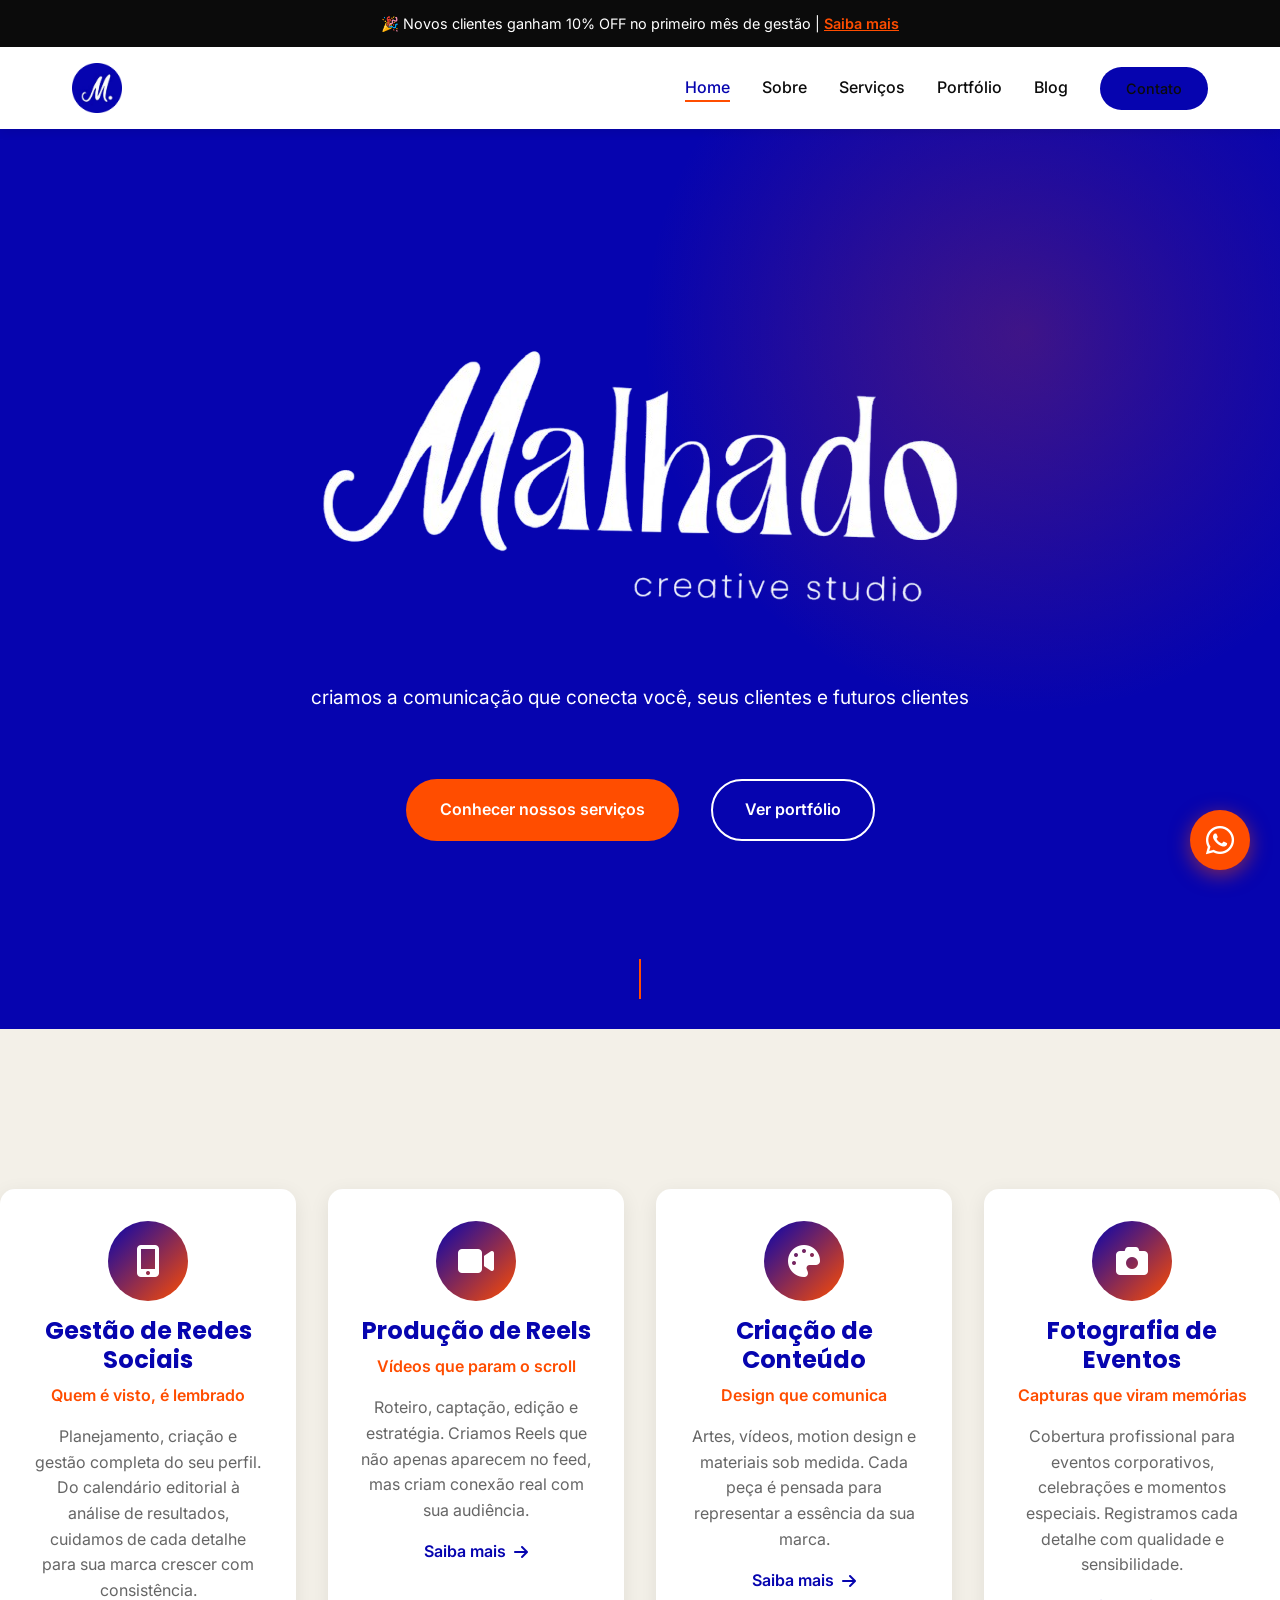
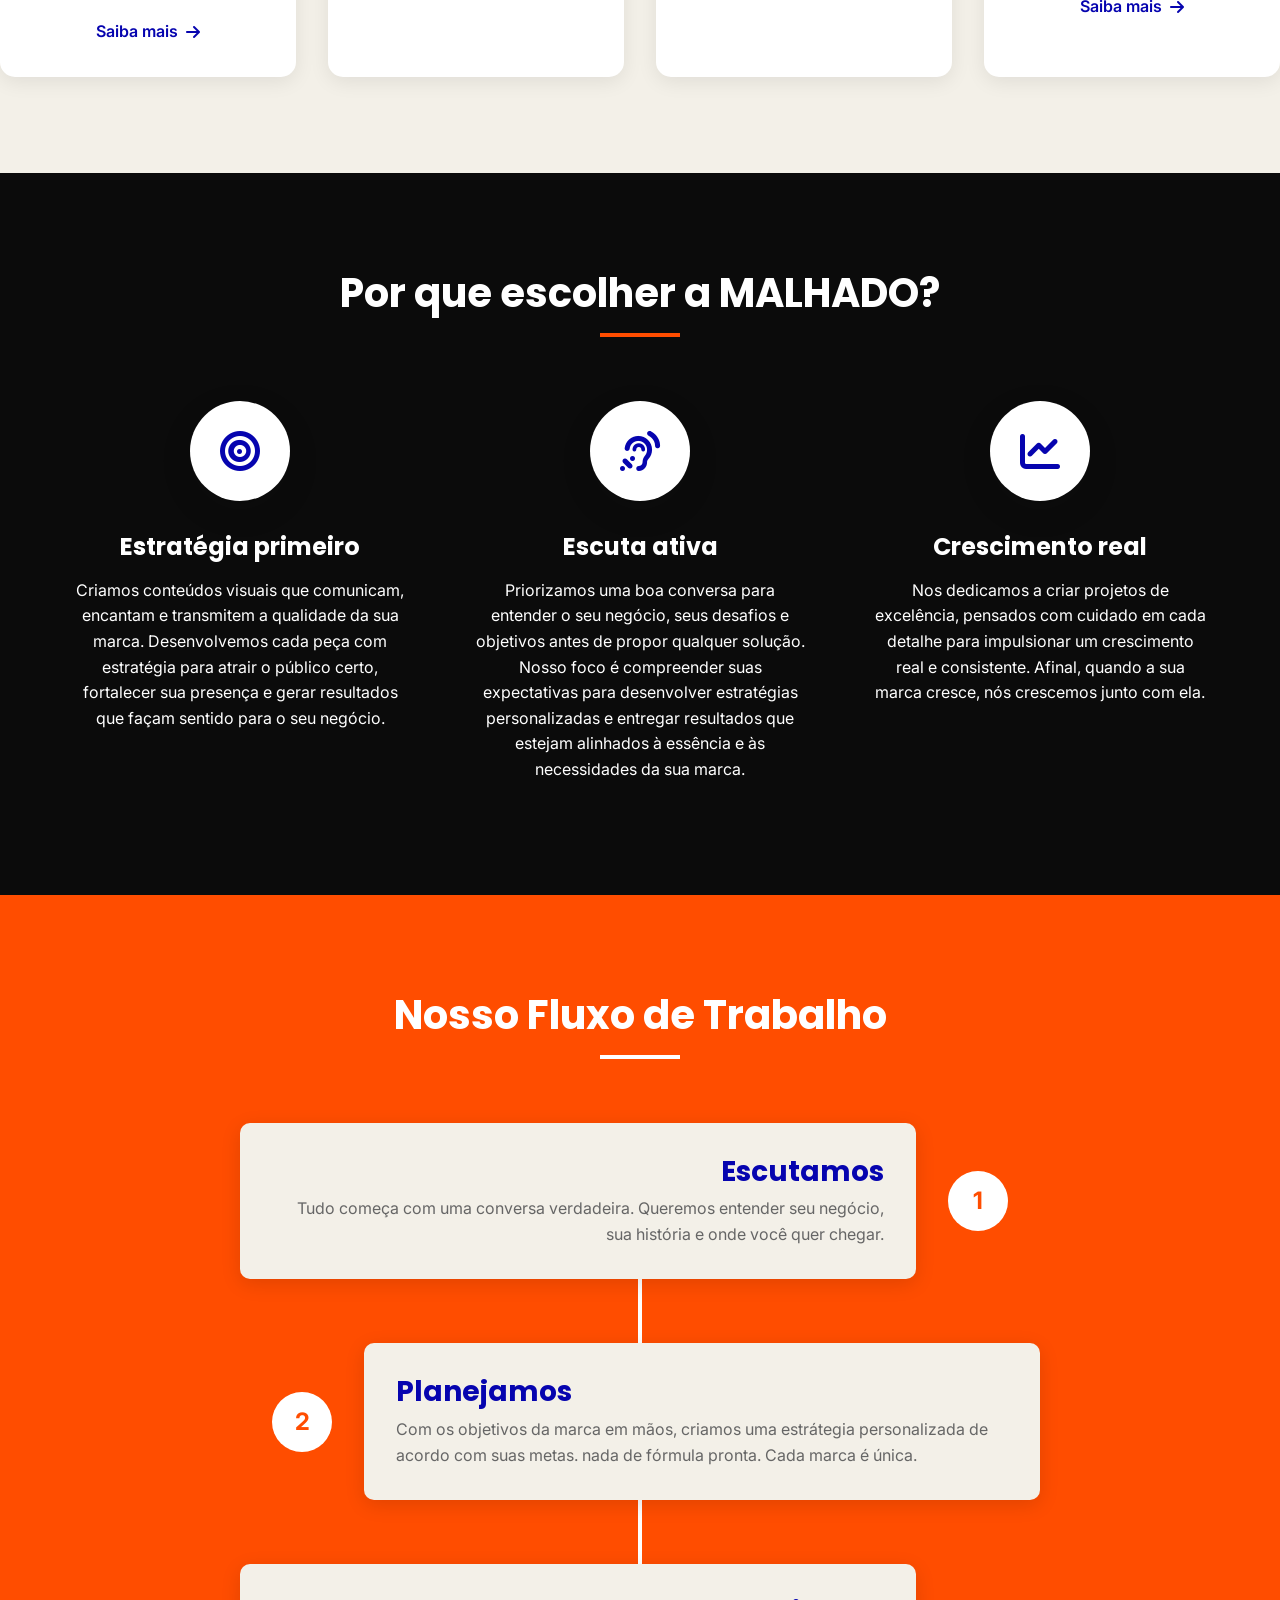
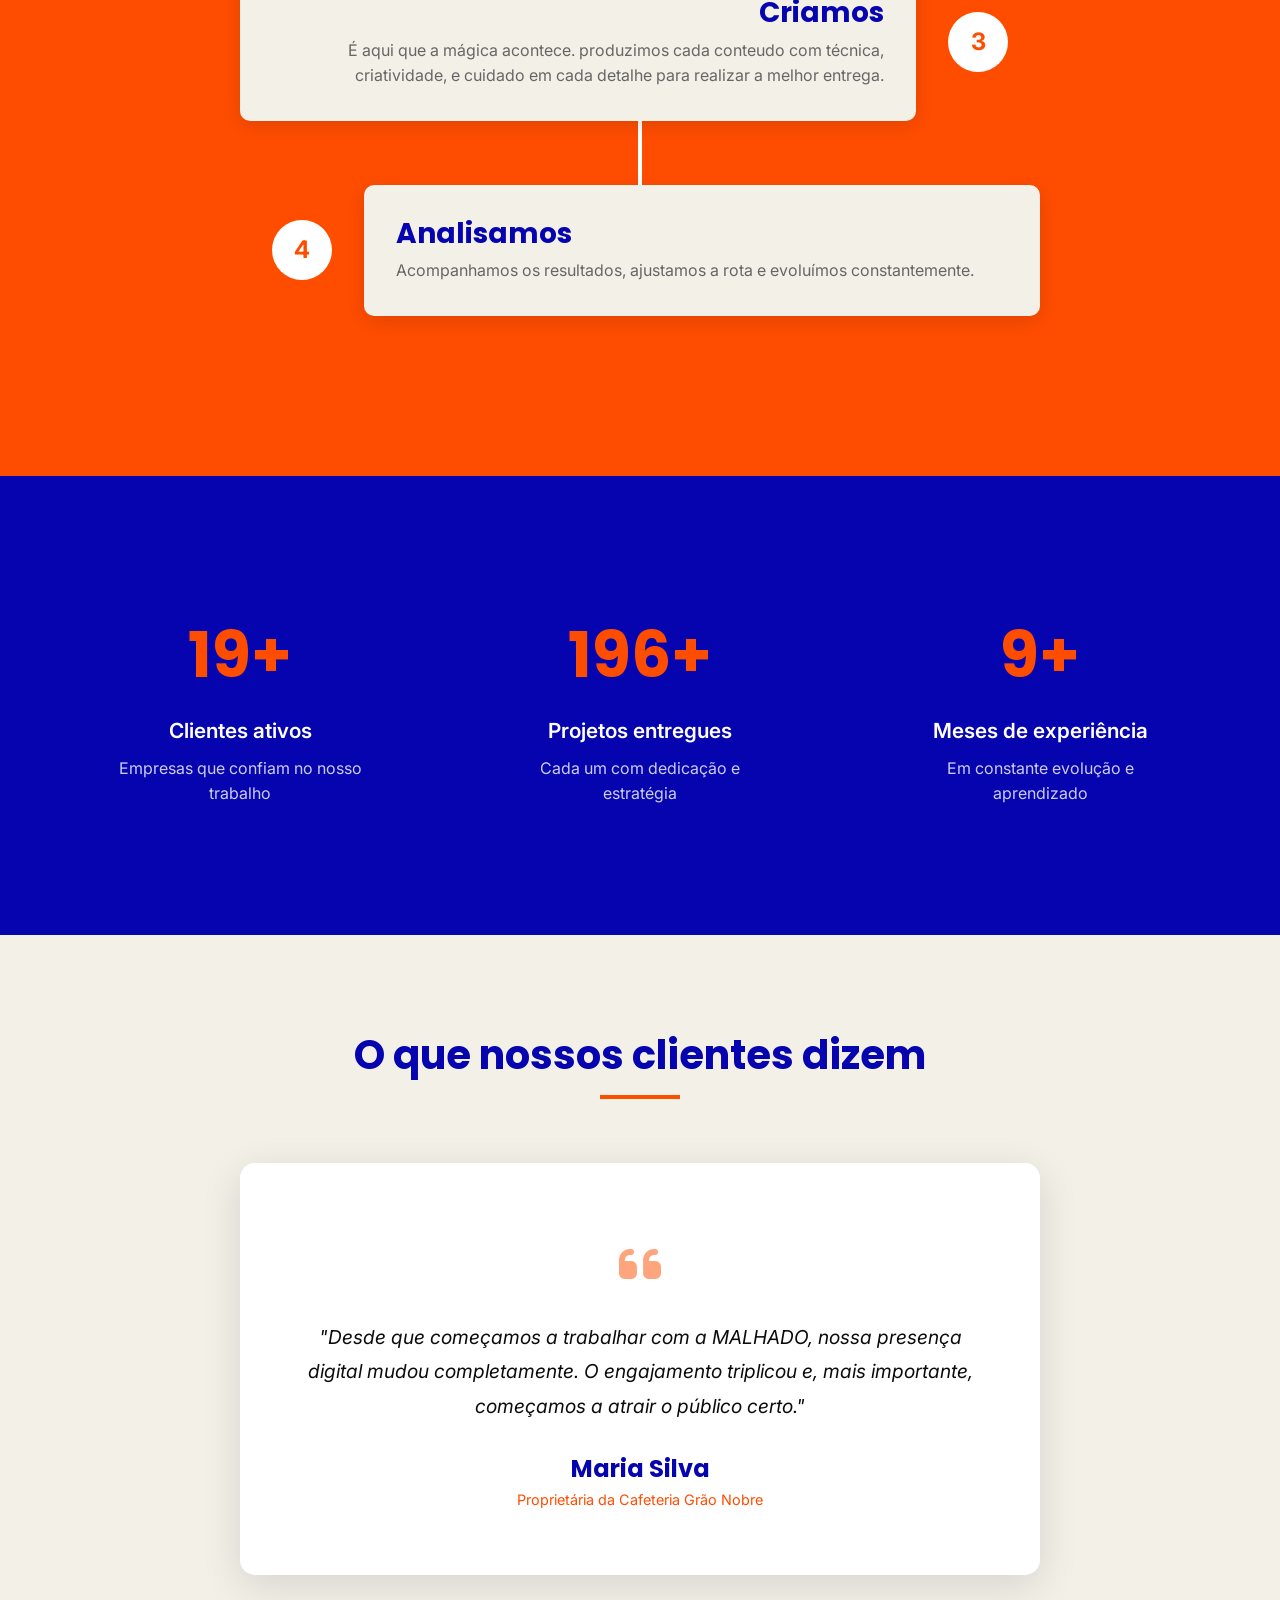
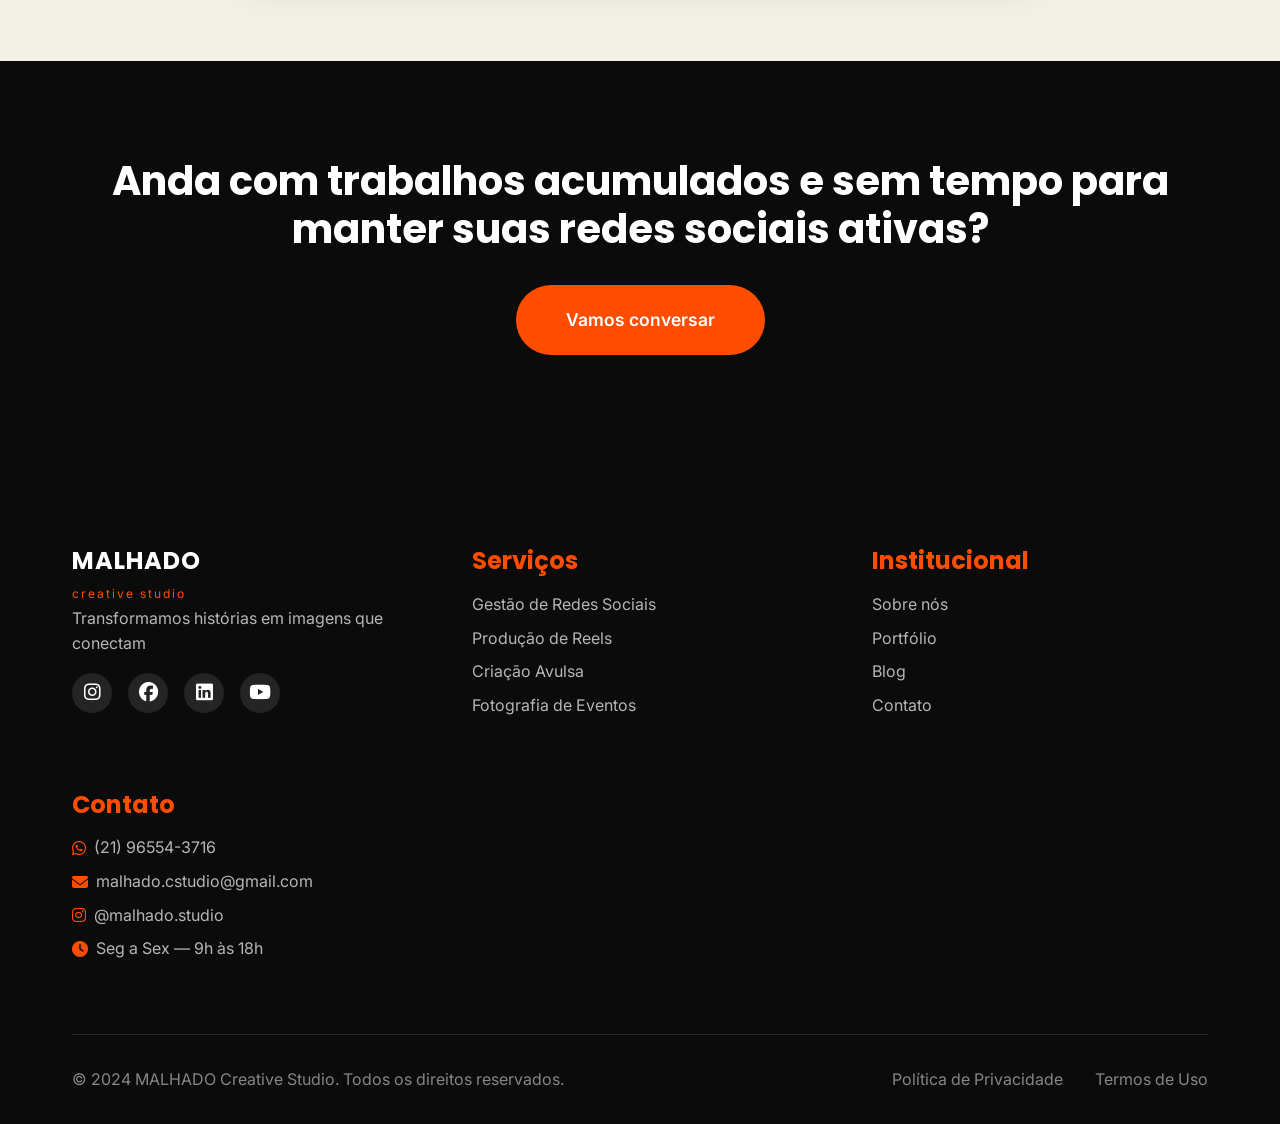
==== commit 1a1ad895: "Update index.html" ====
--- a/index.html
+++ b/index.html
@@ -340,7 +340,7 @@
 </footer>
 
 <!-- WhatsApp Flutuante -->
-<a href="https://wa.me/5511999999999?text=Olá!%20Gostaria%20de%20saber%20mais%20sobre%20os%20serviços%20da%20MALHADO%20Creative%20Studio." class="whatsapp-float" target="_blank">
+<a href="https://wa.me/5521965543716?text=Olá!%20Gostaria%20de%20saber%20mais%20sobre%20os%20serviços%20da%20MALHADO%20Creative%20Studio." class="whatsapp-float" target="_blank">
     <i class="fab fa-whatsapp"></i>
 </a>
 
